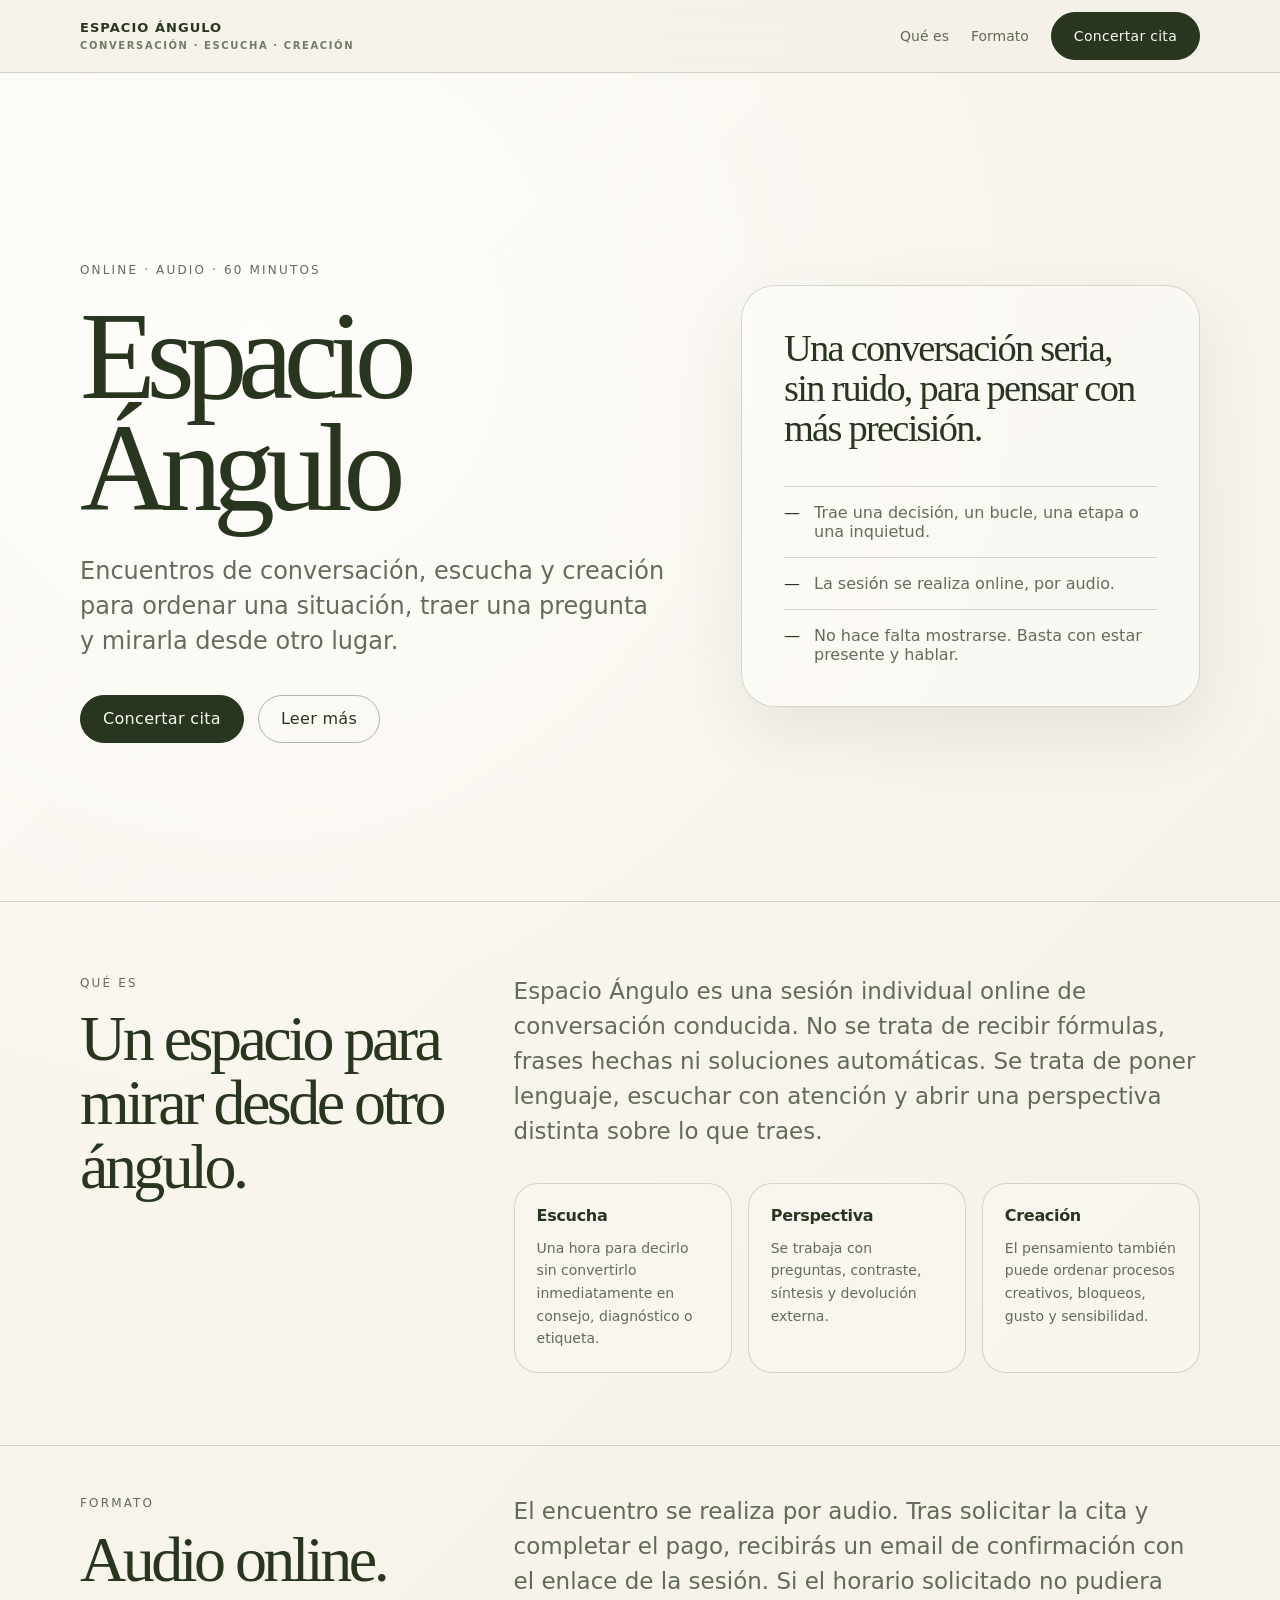
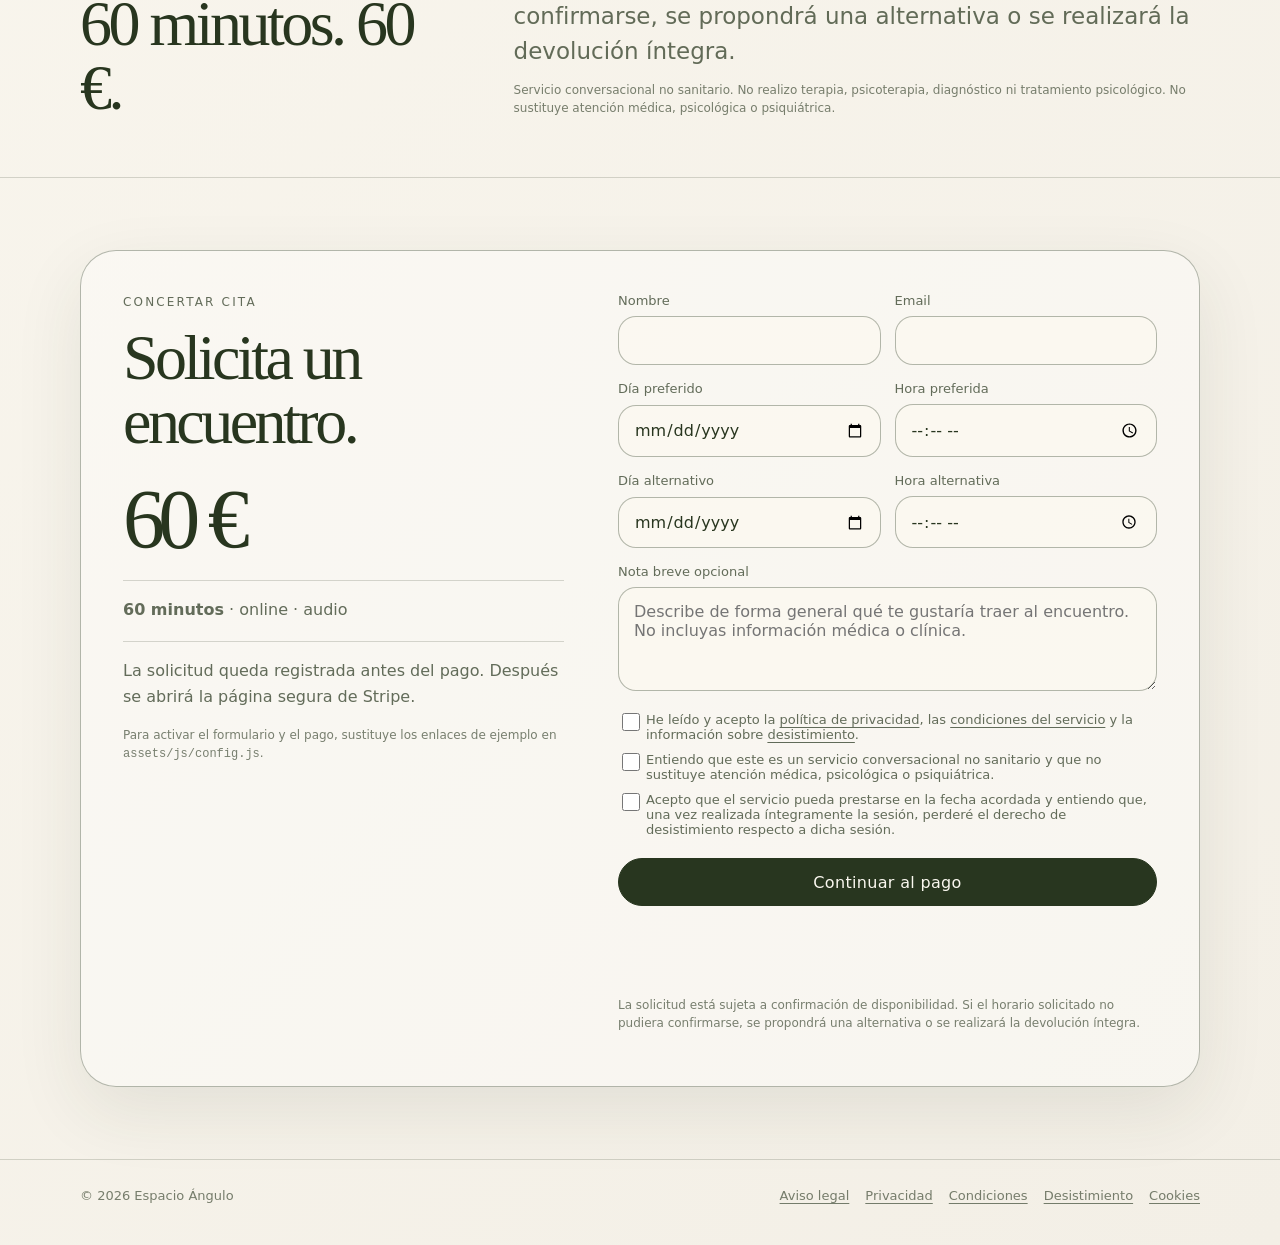
==== index.html @ 4b621a81 "Add files via upload" ====
<!doctype html>
<html lang="es">
<head>
  <meta charset="utf-8">
  <meta name="viewport" content="width=device-width, initial-scale=1">
  <title>Espacio Ángulo — conversación, escucha y creación</title>
  <meta name="description" content="Encuentros online de conversación, escucha y creación. Una hora para pensar en voz alta y mirar desde otro ángulo.">
  <meta name="theme-color" content="#f3efe6">
  <link rel="stylesheet" href="assets/css/style.css">
</head>
<body>
  <header class="nav">
    <div class="site-wrap nav-inner">
      <a class="brand" href="index.html" aria-label="Espacio Ángulo">
        <span>Espacio Ángulo</span>
        <span>conversación · escucha · creación</span>
      </a>
      <nav class="nav-links" aria-label="Navegación principal">
        <a href="#que-es">Qué es</a>
        <a href="#formato">Formato</a>
        <a class="btn" href="#concertar">Concertar cita</a>
      </nav>
    </div>
  </header>

  <main>
    <section class="hero">
      <div class="site-wrap hero-grid">
        <div>
          <p class="eyebrow">online · audio · 60 minutos</p>
          <h1><span>Espacio</span><span>Ángulo</span></h1>
          <p class="hero-text">Encuentros de conversación, escucha y creación para ordenar una situación, traer una pregunta y mirarla desde otro lugar.</p>
          <div class="hero-actions">
            <a class="btn" href="#concertar">Concertar cita</a>
            <a class="btn secondary" href="#que-es">Leer más</a>
          </div>
        </div>
        <aside class="side-card" aria-label="Idea principal">
          <p class="quote">Una conversación seria, sin ruido, para pensar con más precisión.</p>
          <ul class="side-list">
            <li>Trae una decisión, un bucle, una etapa o una inquietud.</li>
            <li>La sesión se realiza online, por audio.</li>
            <li>No hace falta mostrarse. Basta con estar presente y hablar.</li>
          </ul>
        </aside>
      </div>
    </section>

    <section id="que-es" class="section">
      <div class="site-wrap two-col">
        <div>
          <p class="kicker">Qué es</p>
          <h2>Un espacio para mirar desde otro ángulo.</h2>
        </div>
        <div>
          <p class="lead">Espacio Ángulo es una sesión individual online de conversación conducida. No se trata de recibir fórmulas, frases hechas ni soluciones automáticas. Se trata de poner lenguaje, escuchar con atención y abrir una perspectiva distinta sobre lo que traes.</p>
          <div class="micro-grid">
            <article class="micro-card">
              <h3>Escucha</h3>
              <p>Una hora para decirlo sin convertirlo inmediatamente en consejo, diagnóstico o etiqueta.</p>
            </article>
            <article class="micro-card">
              <h3>Perspectiva</h3>
              <p>Se trabaja con preguntas, contraste, síntesis y devolución externa.</p>
            </article>
            <article class="micro-card">
              <h3>Creación</h3>
              <p>El pensamiento también puede ordenar procesos creativos, bloqueos, gusto y sensibilidad.</p>
            </article>
          </div>
        </div>
      </div>
    </section>

    <section id="formato" class="section compact">
      <div class="site-wrap two-col">
        <div>
          <p class="kicker">Formato</p>
          <h2>Audio online. 60 minutos. <span data-price>60 €</span>.</h2>
        </div>
        <div>
          <p class="lead">El encuentro se realiza por audio. Tras solicitar la cita y completar el pago, recibirás un email de confirmación con el enlace de la sesión. Si el horario solicitado no pudiera confirmarse, se propondrá una alternativa o se realizará la devolución íntegra.</p>
          <p class="fine-print">Servicio conversacional no sanitario. No realizo terapia, psicoterapia, diagnóstico ni tratamiento psicológico. No sustituye atención médica, psicológica o psiquiátrica.</p>
        </div>
      </div>
    </section>

    <section id="concertar" class="section">
      <div class="site-wrap booking-panel">
        <div class="price-box">
          <p class="kicker">Concertar cita</p>
          <h2>Solicita un encuentro.</h2>
          <div class="price" data-price>60 €</div>
          <p class="meta-line"><strong data-duration>60 minutos</strong> · online · audio</p>
          <p class="meta-line">La solicitud queda registrada antes del pago. Después se abrirá la página segura de Stripe.</p>
          <p class="fine-print">Para activar el formulario y el pago, sustituye los enlaces de ejemplo en <code>assets/js/config.js</code>.</p>
        </div>

        <form id="booking-form" class="form" method="post">
          <div class="field-row">
            <div class="field">
              <label for="name">Nombre</label>
              <input id="name" name="nombre" type="text" autocomplete="name" required>
            </div>
            <div class="field">
              <label for="email">Email</label>
              <input id="email" name="email" type="email" autocomplete="email" required>
            </div>
          </div>

          <div class="field-row">
            <div class="field">
              <label for="preferred-date">Día preferido</label>
              <input id="preferred-date" name="dia_preferido" type="date" required>
            </div>
            <div class="field">
              <label for="preferred-time">Hora preferida</label>
              <input id="preferred-time" name="hora_preferida" type="time" required>
            </div>
          </div>

          <div class="field-row">
            <div class="field">
              <label for="alt-date">Día alternativo</label>
              <input id="alt-date" name="dia_alternativo" type="date">
            </div>
            <div class="field">
              <label for="alt-time">Hora alternativa</label>
              <input id="alt-time" name="hora_alternativa" type="time">
            </div>
          </div>

          <div class="field">
            <label for="note">Nota breve opcional</label>
            <textarea id="note" name="nota" placeholder="Describe de forma general qué te gustaría traer al encuentro. No incluyas información médica o clínica."></textarea>
          </div>

          <div class="checks">
            <label class="check">
              <input name="privacidad_condiciones" type="checkbox" required>
              <span>He leído y acepto la <a href="privacidad.html" target="_blank" rel="noopener">política de privacidad</a>, las <a href="condiciones.html" target="_blank" rel="noopener">condiciones del servicio</a> y la información sobre <a href="desistimiento.html" target="_blank" rel="noopener">desistimiento</a>.</span>
            </label>
            <label class="check">
              <input name="servicio_no_sanitario" type="checkbox" required>
              <span>Entiendo que este es un servicio conversacional no sanitario y que no sustituye atención médica, psicológica o psiquiátrica.</span>
            </label>
            <label class="check">
              <input name="inicio_servicio" type="checkbox" required>
              <span>Acepto que el servicio pueda prestarse en la fecha acordada y entiendo que, una vez realizada íntegramente la sesión, perderé el derecho de desistimiento respecto a dicha sesión.</span>
            </label>
          </div>

          <button class="btn full" type="submit">Continuar al pago</button>
          <p id="form-status" class="form-status" role="status" aria-live="polite"></p>
          <p class="form-note">La solicitud está sujeta a confirmación de disponibilidad. Si el horario solicitado no pudiera confirmarse, se propondrá una alternativa o se realizará la devolución íntegra.</p>
        </form>
      </div>
    </section>
  </main>

  <footer class="footer">
    <div class="site-wrap footer-inner">
      <div>© <span data-year></span> Espacio Ángulo</div>
      <nav aria-label="Legal">
        <a href="aviso-legal.html">Aviso legal</a>
        <a href="privacidad.html">Privacidad</a>
        <a href="condiciones.html">Condiciones</a>
        <a href="desistimiento.html">Desistimiento</a>
        <a href="cookies.html">Cookies</a>
      </nav>
    </div>
  </footer>

  <script src="assets/js/config.js"></script>
  <script src="assets/js/main.js"></script>
</body>
</html>
---- assets/css/style.css ----
:root {
  --cream: #f3efe6;
  --cream-soft: #fbf8f0;
  --olive: #28361f;
  --olive-soft: #526143;
  --line: rgba(40, 54, 31, 0.18);
  --line-strong: rgba(40, 54, 31, 0.34);
  --muted: rgba(40, 54, 31, 0.72);
  --shadow: 0 24px 70px rgba(40, 54, 31, 0.09);
  --max: 1120px;
}

* { box-sizing: border-box; }
html { scroll-behavior: smooth; }
body {
  margin: 0;
  font-family: Inter, ui-sans-serif, system-ui, -apple-system, BlinkMacSystemFont, "Segoe UI", sans-serif;
  color: var(--olive);
  background:
    radial-gradient(circle at 20% 12%, rgba(255, 255, 255, 0.72), transparent 30%),
    linear-gradient(135deg, var(--cream-soft), var(--cream));
  min-height: 100vh;
}

a { color: inherit; text-decoration: none; }
p { line-height: 1.62; }
button, input, textarea, select { font: inherit; }

.site-wrap {
  width: min(calc(100% - 32px), var(--max));
  margin: 0 auto;
}

.nav {
  position: sticky;
  top: 0;
  z-index: 20;
  backdrop-filter: blur(18px);
  background: rgba(243, 239, 230, 0.74);
  border-bottom: 1px solid var(--line);
}
.nav-inner {
  min-height: 72px;
  display: flex;
  align-items: center;
  justify-content: space-between;
  gap: 24px;
}
.brand {
  display: inline-flex;
  flex-direction: column;
  line-height: 1.1;
  letter-spacing: 0.08em;
  text-transform: uppercase;
  font-weight: 650;
  font-size: 13px;
}
.brand span:last-child {
  font-size: 10px;
  opacity: 0.64;
  letter-spacing: 0.16em;
  margin-top: 5px;
}
.nav-links {
  display: flex;
  align-items: center;
  gap: 22px;
  color: var(--muted);
  font-size: 14px;
}
.nav-links a:hover { color: var(--olive); }

.btn {
  display: inline-flex;
  align-items: center;
  justify-content: center;
  min-height: 48px;
  padding: 0 22px;
  border: 1px solid var(--olive);
  border-radius: 999px;
  background: var(--olive);
  color: var(--cream-soft);
  letter-spacing: 0.02em;
  cursor: pointer;
  transition: transform .18s ease, background .18s ease, color .18s ease, border-color .18s ease;
}
.btn:hover { transform: translateY(-1px); background: transparent; color: var(--olive); }
.btn.secondary { background: transparent; color: var(--olive); border-color: var(--line-strong); }
.btn.secondary:hover { border-color: var(--olive); }
.btn.full { width: 100%; }
.btn:disabled { opacity: 0.62; cursor: wait; transform: none; }

.hero {
  min-height: calc(100vh - 72px);
  display: grid;
  align-items: center;
  padding: 72px 0 54px;
}
.hero-grid {
  display: grid;
  grid-template-columns: 1.12fr .88fr;
  gap: clamp(36px, 6vw, 84px);
  align-items: center;
}
.eyebrow {
  text-transform: uppercase;
  letter-spacing: .18em;
  font-size: 12px;
  color: var(--muted);
  margin-bottom: 20px;
}
h1 {
  margin: 0;
  font-family: Georgia, "Times New Roman", serif;
  font-weight: 400;
  font-size: clamp(56px, 10vw, 124px);
  line-height: .9;
  letter-spacing: -0.075em;
}
.hero h1 span { display: block; }
.hero-text {
  max-width: 650px;
  margin: 30px 0 0;
  font-size: clamp(18px, 2vw, 24px);
  line-height: 1.45;
  color: var(--muted);
}
.hero-actions {
  display: flex;
  flex-wrap: wrap;
  gap: 14px;
  margin-top: 36px;
}
.side-card {
  background: rgba(255,255,255,.34);
  border: 1px solid var(--line);
  border-radius: 34px;
  padding: clamp(28px, 4vw, 42px);
  box-shadow: var(--shadow);
}
.side-card .quote {
  font-family: Georgia, "Times New Roman", serif;
  font-size: clamp(26px, 3vw, 40px);
  line-height: 1.05;
  letter-spacing: -0.045em;
  margin: 0 0 38px;
}
.side-list {
  display: grid;
  gap: 16px;
  margin: 0;
  padding: 0;
  list-style: none;
}
.side-list li {
  display: flex;
  gap: 14px;
  color: var(--muted);
  border-top: 1px solid var(--line);
  padding-top: 16px;
}
.side-list li::before { content: "—"; color: var(--olive); }

.section { padding: 72px 0; border-top: 1px solid var(--line); }
.section.compact { padding: 48px 0; }
.two-col {
  display: grid;
  grid-template-columns: .7fr 1.3fr;
  gap: clamp(28px, 5vw, 70px);
}
.kicker {
  font-size: 12px;
  text-transform: uppercase;
  letter-spacing: .18em;
  color: var(--muted);
  margin: 0 0 14px;
}
h2 {
  font-family: Georgia, "Times New Roman", serif;
  font-weight: 400;
  font-size: clamp(34px, 5vw, 64px);
  letter-spacing: -0.055em;
  line-height: 1;
  margin: 0;
}
.lead {
  margin: 0;
  font-size: clamp(18px, 2vw, 23px);
  line-height: 1.52;
  color: var(--muted);
}
.micro-grid {
  display: grid;
  grid-template-columns: repeat(3, 1fr);
  gap: 16px;
  margin-top: 34px;
}
.micro-card {
  border: 1px solid var(--line);
  border-radius: 24px;
  padding: 22px;
  background: rgba(255,255,255,.24);
  min-height: 132px;
}
.micro-card h3 {
  margin: 0 0 12px;
  font-size: 16px;
  letter-spacing: -0.02em;
}
.micro-card p {
  margin: 0;
  color: var(--muted);
  font-size: 14px;
}

.booking-panel {
  display: grid;
  grid-template-columns: .9fr 1.1fr;
  gap: clamp(24px, 5vw, 54px);
  align-items: start;
  padding: clamp(22px, 4vw, 42px);
  border: 1px solid var(--line-strong);
  border-radius: 36px;
  background: rgba(255,255,255,.38);
  box-shadow: var(--shadow);
}
.price-box {
  position: sticky;
  top: 104px;
}
.price {
  font-family: Georgia, "Times New Roman", serif;
  font-size: clamp(48px, 7vw, 84px);
  line-height: 1;
  letter-spacing: -0.08em;
  margin: 24px 0 12px;
}
.meta-line {
  color: var(--muted);
  border-top: 1px solid var(--line);
  padding-top: 16px;
  margin-top: 18px;
}

.form {
  display: grid;
  gap: 16px;
}
.field-row {
  display: grid;
  grid-template-columns: 1fr 1fr;
  gap: 14px;
}
.field { display: grid; gap: 8px; }
label {
  font-size: 13px;
  color: var(--muted);
}
input, textarea, select {
  width: 100%;
  border: 1px solid var(--line-strong);
  background: rgba(251, 248, 240, .72);
  color: var(--olive);
  border-radius: 18px;
  padding: 14px 15px;
  outline: none;
}
textarea { min-height: 104px; resize: vertical; }
input:focus, textarea:focus, select:focus { border-color: var(--olive); box-shadow: 0 0 0 3px rgba(40,54,31,.08); }
.checks {
  display: grid;
  gap: 10px;
  margin: 5px 0;
}
.check {
  display: grid;
  grid-template-columns: 18px 1fr;
  gap: 10px;
  align-items: start;
  font-size: 13px;
  color: var(--muted);
}
.check input { width: 18px; height: 18px; margin-top: 1px; }
.check a { text-decoration: underline; text-underline-offset: 3px; }
.form-note, .fine-print {
  font-size: 12px;
  color: rgba(40,54,31,.62);
  line-height: 1.5;
}
.form-status { min-height: 20px; font-size: 13px; }
.form-status.success { color: #2f5d2c; }
.form-status.error { color: #8c2f2f; }
.form-status.muted { color: var(--muted); }

.footer {
  border-top: 1px solid var(--line);
  padding: 28px 0 42px;
  color: rgba(40,54,31,.62);
  font-size: 13px;
}
.footer-inner {
  display: flex;
  justify-content: space-between;
  gap: 20px;
  flex-wrap: wrap;
}
.footer nav { display: flex; gap: 16px; flex-wrap: wrap; }
.footer a { text-decoration: underline; text-underline-offset: 3px; }

.legal-main {
  padding: 64px 0 90px;
  max-width: 860px;
}
.legal-main h1 {
  font-size: clamp(42px, 7vw, 76px);
  line-height: .96;
  margin-bottom: 28px;
}
.legal-main h2 {
  font-size: clamp(26px, 4vw, 38px);
  margin: 38px 0 12px;
}
.legal-main p, .legal-main li { color: var(--muted); line-height: 1.62; }
.legal-main ul { padding-left: 20px; }
.notice {
  border: 1px solid var(--line);
  border-radius: 22px;
  padding: 18px;
  background: rgba(255,255,255,.28);
  margin: 24px 0;
}

@media (max-width: 860px) {
  .nav-links a:not(.btn) { display: none; }
  .hero { min-height: auto; padding-top: 54px; }
  .hero-grid, .two-col, .booking-panel { grid-template-columns: 1fr; }
  .side-card { border-radius: 28px; }
  .micro-grid { grid-template-columns: 1fr; }
  .price-box { position: static; }
}

@media (max-width: 560px) {
  .site-wrap { width: min(calc(100% - 22px), var(--max)); }
  .nav-inner { min-height: 64px; }
  .brand { font-size: 12px; }
  .hero-actions { flex-direction: column; }
  .btn { width: 100%; }
  .field-row { grid-template-columns: 1fr; }
  .section { padding: 52px 0; }
  .booking-panel { border-radius: 26px; padding: 20px; }
}
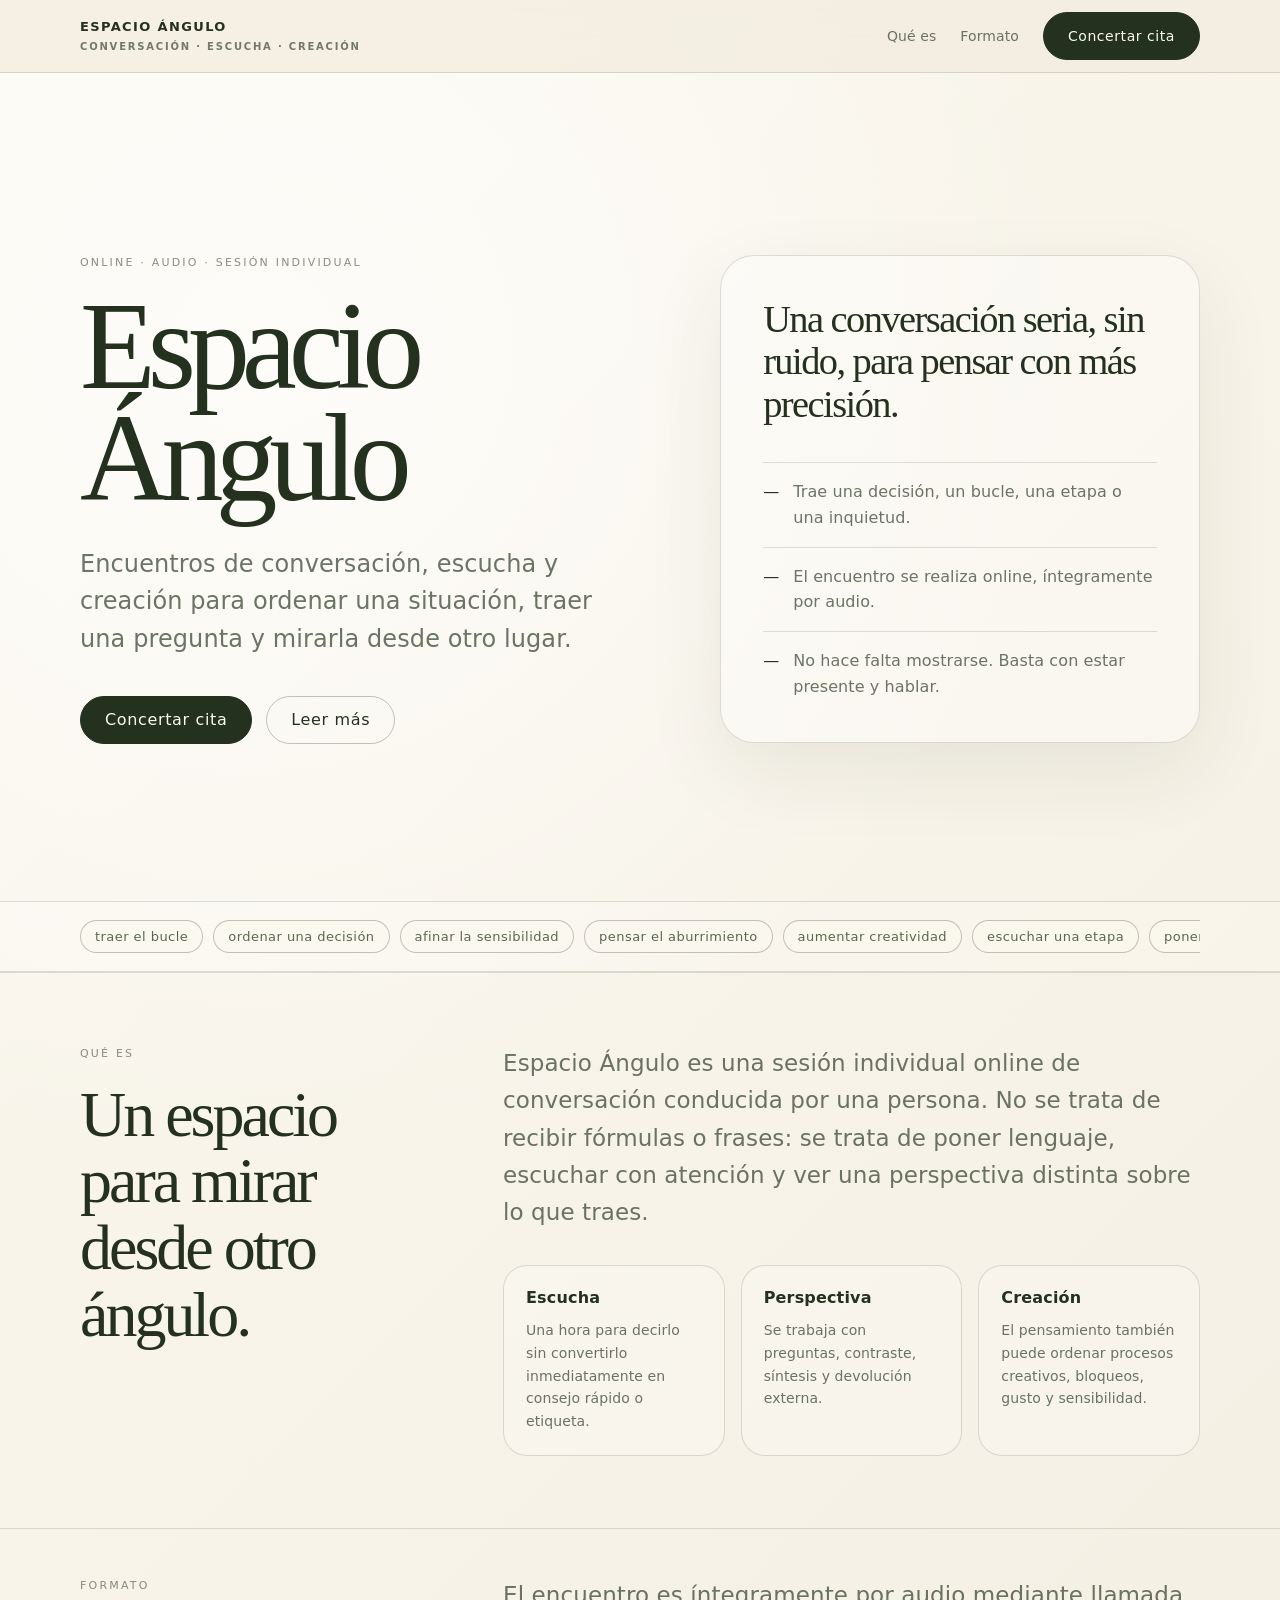
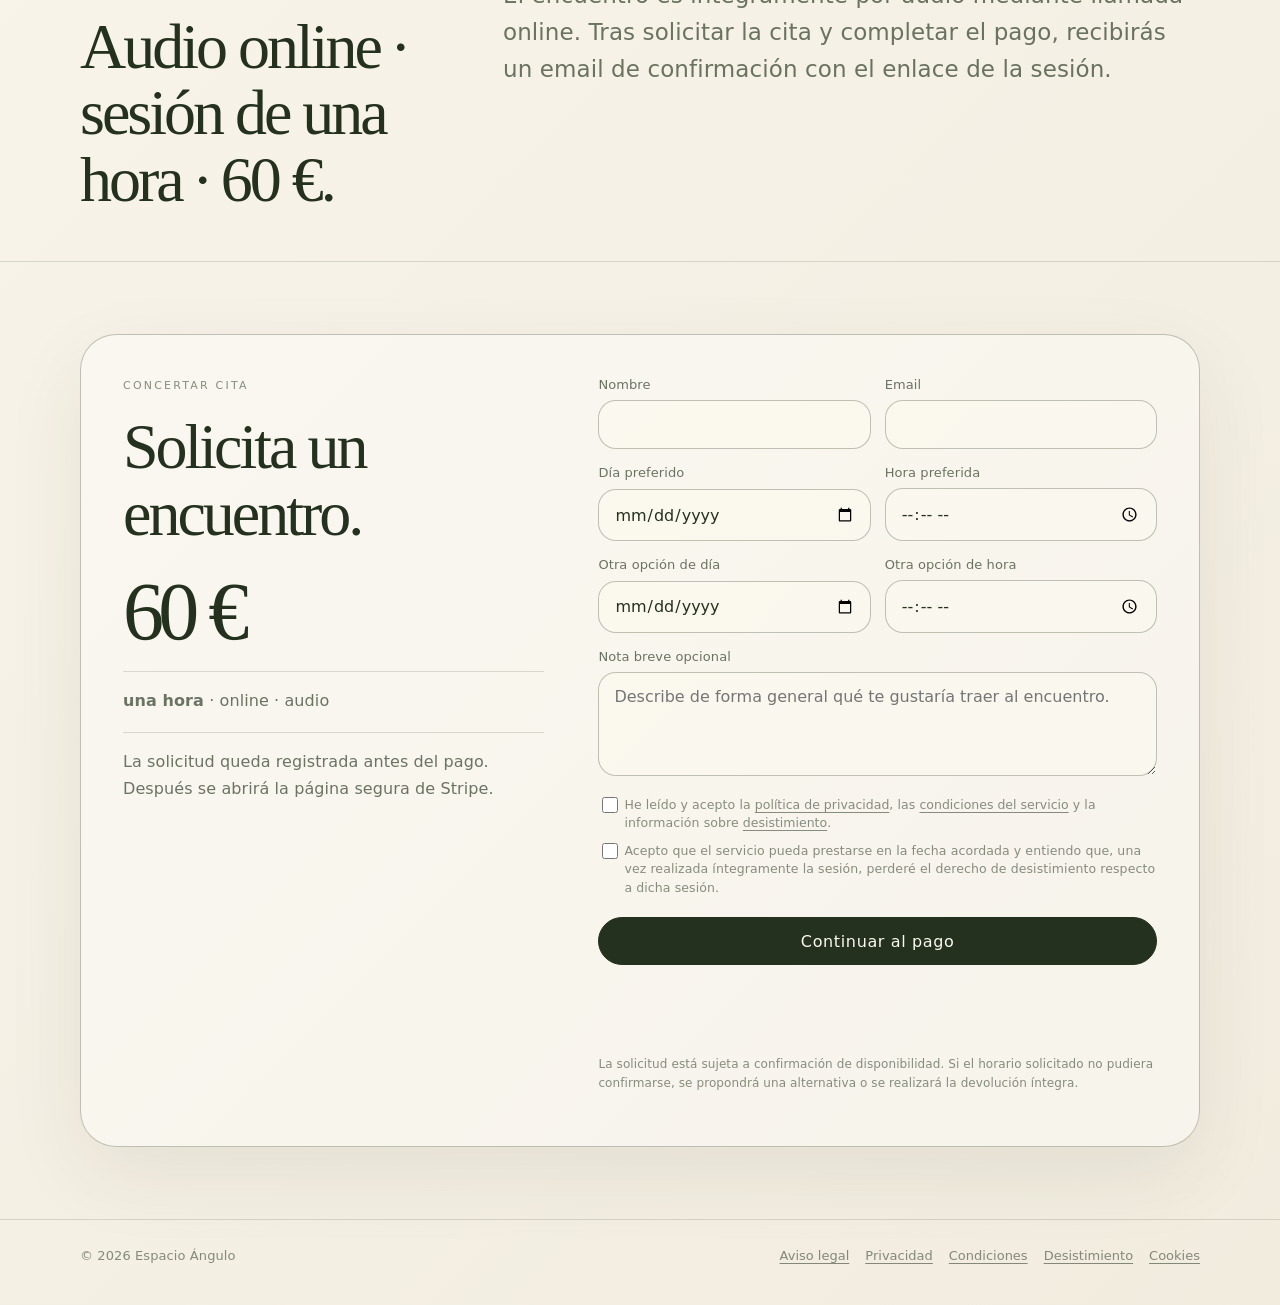
==== commit 1aaa6575: "Add files via upload" ====
--- a/index.html
+++ b/index.html
@@ -4,8 +4,8 @@
   <meta charset="utf-8">
   <meta name="viewport" content="width=device-width, initial-scale=1">
   <title>Espacio Ángulo — conversación, escucha y creación</title>
-  <meta name="description" content="Encuentros online de conversación, escucha y creación. Una hora para pensar en voz alta y mirar desde otro ángulo.">
-  <meta name="theme-color" content="#f3efe6">
+  <meta name="description" content="Encuentros online de conversación, escucha y creación para ordenar una situación, traer una pregunta y mirarla desde otro lugar.">
+  <meta name="theme-color" content="#f2ecdf">
   <link rel="stylesheet" href="assets/css/style.css">
 </head>
 <body>
@@ -27,7 +27,7 @@
     <section class="hero">
       <div class="site-wrap hero-grid">
         <div>
-          <p class="eyebrow">online · audio · 60 minutos</p>
+          <p class="eyebrow">online · audio · sesión individual</p>
           <h1><span>Espacio</span><span>Ángulo</span></h1>
           <p class="hero-text">Encuentros de conversación, escucha y creación para ordenar una situación, traer una pregunta y mirarla desde otro lugar.</p>
           <div class="hero-actions">
@@ -39,13 +39,19 @@
           <p class="quote">Una conversación seria, sin ruido, para pensar con más precisión.</p>
           <ul class="side-list">
             <li>Trae una decisión, un bucle, una etapa o una inquietud.</li>
-            <li>La sesión se realiza online, por audio.</li>
+            <li>El encuentro se realiza online, íntegramente por audio.</li>
             <li>No hace falta mostrarse. Basta con estar presente y hablar.</li>
           </ul>
         </aside>
       </div>
     </section>
 
+    <section class="tag-band" aria-label="Temas posibles">
+      <div class="site-wrap tag-scroll" aria-hidden="false">
+        <div id="tag-track" class="tag-track"></div>
+      </div>
+    </section>
+
     <section id="que-es" class="section">
       <div class="site-wrap two-col">
         <div>
@@ -53,11 +59,11 @@
           <h2>Un espacio para mirar desde otro ángulo.</h2>
         </div>
         <div>
-          <p class="lead">Espacio Ángulo es una sesión individual online de conversación conducida. No se trata de recibir fórmulas, frases hechas ni soluciones automáticas. Se trata de poner lenguaje, escuchar con atención y abrir una perspectiva distinta sobre lo que traes.</p>
+          <p class="lead">Espacio Ángulo es una sesión individual online de conversación conducida por una persona. No se trata de recibir fórmulas o frases: se trata de poner lenguaje, escuchar con atención y ver una perspectiva distinta sobre lo que traes.</p>
           <div class="micro-grid">
             <article class="micro-card">
               <h3>Escucha</h3>
-              <p>Una hora para decirlo sin convertirlo inmediatamente en consejo, diagnóstico o etiqueta.</p>
+              <p>Una hora para decirlo sin convertirlo inmediatamente en consejo rápido o etiqueta.</p>
             </article>
             <article class="micro-card">
               <h3>Perspectiva</h3>
@@ -76,11 +82,10 @@
       <div class="site-wrap two-col">
         <div>
           <p class="kicker">Formato</p>
-          <h2>Audio online. 60 minutos. <span data-price>60 €</span>.</h2>
-        </div>
-        <div>
-          <p class="lead">El encuentro se realiza por audio. Tras solicitar la cita y completar el pago, recibirás un email de confirmación con el enlace de la sesión. Si el horario solicitado no pudiera confirmarse, se propondrá una alternativa o se realizará la devolución íntegra.</p>
-          <p class="fine-print">Servicio conversacional no sanitario. No realizo terapia, psicoterapia, diagnóstico ni tratamiento psicológico. No sustituye atención médica, psicológica o psiquiátrica.</p>
+          <h2>Audio online · sesión de <span data-duration>una hora</span> · <span data-price>60 €</span>.</h2>
+        </div>
+        <div>
+          <p class="lead">El encuentro es íntegramente por audio mediante llamada online. Tras solicitar la cita y completar el pago, recibirás un email de confirmación con el enlace de la sesión.</p>
         </div>
       </div>
     </section>
@@ -91,9 +96,8 @@
           <p class="kicker">Concertar cita</p>
           <h2>Solicita un encuentro.</h2>
           <div class="price" data-price>60 €</div>
-          <p class="meta-line"><strong data-duration>60 minutos</strong> · online · audio</p>
+          <p class="meta-line"><strong data-duration>una hora</strong> · online · audio</p>
           <p class="meta-line">La solicitud queda registrada antes del pago. Después se abrirá la página segura de Stripe.</p>
-          <p class="fine-print">Para activar el formulario y el pago, sustituye los enlaces de ejemplo en <code>assets/js/config.js</code>.</p>
         </div>
 
         <form id="booking-form" class="form" method="post">
@@ -121,28 +125,24 @@
 
           <div class="field-row">
             <div class="field">
-              <label for="alt-date">Día alternativo</label>
+              <label for="alt-date">Otra opción de día</label>
               <input id="alt-date" name="dia_alternativo" type="date">
             </div>
             <div class="field">
-              <label for="alt-time">Hora alternativa</label>
+              <label for="alt-time">Otra opción de hora</label>
               <input id="alt-time" name="hora_alternativa" type="time">
             </div>
           </div>
 
           <div class="field">
             <label for="note">Nota breve opcional</label>
-            <textarea id="note" name="nota" placeholder="Describe de forma general qué te gustaría traer al encuentro. No incluyas información médica o clínica."></textarea>
+            <textarea id="note" name="nota" placeholder="Describe de forma general qué te gustaría traer al encuentro."></textarea>
           </div>
 
           <div class="checks">
             <label class="check">
               <input name="privacidad_condiciones" type="checkbox" required>
-              <span>He leído y acepto la <a href="privacidad.html" target="_blank" rel="noopener">política de privacidad</a>, las <a href="condiciones.html" target="_blank" rel="noopener">condiciones del servicio</a> y la información sobre <a href="desistimiento.html" target="_blank" rel="noopener">desistimiento</a>.</span>
-            </label>
-            <label class="check">
-              <input name="servicio_no_sanitario" type="checkbox" required>
-              <span>Entiendo que este es un servicio conversacional no sanitario y que no sustituye atención médica, psicológica o psiquiátrica.</span>
+              <span>He leído y acepto la <button type="button" class="legal-link" data-modal-target="legal-privacidad">política de privacidad</button>, las <button type="button" class="legal-link" data-modal-target="legal-condiciones">condiciones del servicio</button> y la información sobre <button type="button" class="legal-link" data-modal-target="legal-desistimiento">desistimiento</button>.</span>
             </label>
             <label class="check">
               <input name="inicio_servicio" type="checkbox" required>
@@ -162,14 +162,77 @@
     <div class="site-wrap footer-inner">
       <div>© <span data-year></span> Espacio Ángulo</div>
       <nav aria-label="Legal">
-        <a href="aviso-legal.html">Aviso legal</a>
-        <a href="privacidad.html">Privacidad</a>
-        <a href="condiciones.html">Condiciones</a>
-        <a href="desistimiento.html">Desistimiento</a>
-        <a href="cookies.html">Cookies</a>
+        <button type="button" data-modal-target="legal-aviso">Aviso legal</button>
+        <button type="button" data-modal-target="legal-privacidad">Privacidad</button>
+        <button type="button" data-modal-target="legal-condiciones">Condiciones</button>
+        <button type="button" data-modal-target="legal-desistimiento">Desistimiento</button>
+        <button type="button" data-modal-target="legal-cookies">Cookies</button>
       </nav>
     </div>
   </footer>
+
+  <div id="legal-modal" class="modal" aria-hidden="true" role="dialog" aria-modal="true" aria-labelledby="legal-modal-title">
+    <div class="modal-panel">
+      <div class="modal-head">
+        <h2 id="legal-modal-title">Información</h2>
+        <button type="button" class="modal-close" aria-label="Cerrar" data-modal-close>×</button>
+      </div>
+      <div id="legal-modal-body" class="modal-body"></div>
+    </div>
+  </div>
+
+  <div class="legal-templates" aria-hidden="true">
+    <section id="legal-aviso" data-title="Aviso legal">
+      <p><strong>Titular:</strong> Espacio Ángulo. Los datos fiscales completos se facilitarán en la documentación de contratación y facturación correspondiente.</p>
+      <p><strong>Contacto:</strong> mediante el formulario de la web.</p>
+      <h3>Objeto</h3>
+      <p>Esta web informa y permite solicitar encuentros online de conversación, escucha y creación.</p>
+      <h3>Naturaleza del servicio</h3>
+      <p>Espacio Ángulo ofrece un servicio conversacional y no sanitario. No se realizan terapia, psicoterapia, diagnóstico, tratamiento psicológico ni intervención médica o sanitaria. El servicio no sustituye atención médica, psicológica o psiquiátrica.</p>
+      <h3>Uso de la web</h3>
+      <p>La persona usuaria se compromete a utilizar la web de forma lícita, correcta y respetuosa, sin introducir datos falsos ni realizar usos que puedan afectar al funcionamiento del sitio.</p>
+    </section>
+
+    <section id="legal-privacidad" data-title="Política de privacidad">
+      <p><strong>Responsable:</strong> Espacio Ángulo. Los datos fiscales completos se facilitarán en la documentación de contratación y facturación correspondiente.</p>
+      <h3>Datos tratados</h3>
+      <p>Se recogen los datos que la persona introduce en el formulario: nombre, email, fecha y hora solicitadas, horario alternativo y nota opcional.</p>
+      <h3>Finalidad</h3>
+      <p>Gestionar solicitudes de encuentro, confirmar disponibilidad, comunicar información relacionada con la sesión y mantener el registro básico de la contratación.</p>
+      <h3>Base jurídica</h3>
+      <p>La base del tratamiento es la solicitud de prestación de servicio y la aceptación de las condiciones aplicables.</p>
+      <h3>Conservación</h3>
+      <p>Los datos se conservarán durante el tiempo necesario para gestionar la solicitud, la sesión y las posibles obligaciones administrativas o legales derivadas.</p>
+      <h3>Destinatarios</h3>
+      <p>Podrán intervenir proveedores técnicos necesarios para el funcionamiento de la web, formularios, comunicación y pagos, como servicios de formulario y pasarela de pago.</p>
+      <h3>Derechos</h3>
+      <p>Puedes solicitar acceso, rectificación, supresión, oposición, limitación o portabilidad de tus datos mediante el canal de contacto habilitado.</p>
+    </section>
+
+    <section id="legal-condiciones" data-title="Condiciones del servicio">
+      <h3>Descripción</h3>
+      <p>El servicio consiste en un encuentro individual online, íntegramente por audio, centrado en conversación, escucha y creación.</p>
+      <h3>Duración y precio</h3>
+      <p>La duración ordinaria es de una hora. El precio inicial es de 60 €, salvo que se indique otra cantidad antes de contratar.</p>
+      <h3>Confirmación de cita</h3>
+      <p>La solicitud queda sujeta a disponibilidad. Tras recibir la solicitud y el pago, se enviará un email de confirmación. Si el horario solicitado no pudiera confirmarse, se propondrá una alternativa o se realizará la devolución íntegra.</p>
+      <h3>Cancelaciones</h3>
+      <p>La cita podrá reprogramarse si se solicita con al menos 24 horas de antelación. La no asistencia sin aviso podrá considerarse sesión realizada.</p>
+      <h3>Límites</h3>
+      <p>El servicio no es sanitario, no es de urgencia y no está indicado para situaciones de crisis, riesgo personal o malestar que requiera atención profesional sanitaria.</p>
+    </section>
+
+    <section id="legal-desistimiento" data-title="Desistimiento">
+      <p>En la contratación online de servicios puede existir derecho de desistimiento durante 14 días naturales, de acuerdo con la normativa de consumidores y usuarios.</p>
+      <p>Si solicitas que el servicio se preste en una fecha acordada antes de que termine ese plazo, aceptas expresamente el inicio de la prestación. Una vez realizada íntegramente la sesión, el derecho de desistimiento respecto a esa sesión queda perdido.</p>
+      <p>Si la cita no pudiera confirmarse en el horario solicitado, se propondrá una alternativa o se realizará la devolución íntegra.</p>
+    </section>
+
+    <section id="legal-cookies" data-title="Política de cookies">
+      <p>Esta web está diseñada para funcionar sin cookies propias no técnicas. Puede utilizar servicios externos necesarios para formularios o pagos, que pueden aplicar sus propias políticas técnicas y de privacidad.</p>
+      <p>Si en el futuro se añaden herramientas de analítica, publicidad o seguimiento, se actualizará esta información y se solicitará el consentimiento correspondiente cuando sea necesario.</p>
+    </section>
+  </div>
 
   <script src="assets/js/config.js"></script>
   <script src="assets/js/main.js"></script>
--- a/assets/css/style.css
+++ b/assets/css/style.css
@@ -1,12 +1,15 @@
 :root {
-  --cream: #f3efe6;
-  --cream-soft: #fbf8f0;
-  --olive: #28361f;
-  --olive-soft: #526143;
-  --line: rgba(40, 54, 31, 0.18);
-  --line-strong: rgba(40, 54, 31, 0.34);
-  --muted: rgba(40, 54, 31, 0.72);
-  --shadow: 0 24px 70px rgba(40, 54, 31, 0.09);
+  --cream: #f2ecdf;
+  --cream-soft: #fbf8ef;
+  --cream-deep: #e9dfcd;
+  --olive: #24311f;
+  --olive-text: #33412d;
+  --olive-soft: #5a684d;
+  --line: rgba(36, 49, 31, 0.15);
+  --line-strong: rgba(36, 49, 31, 0.28);
+  --muted: rgba(51, 65, 45, 0.72);
+  --muted-light: rgba(51, 65, 45, 0.58);
+  --shadow: 0 28px 80px rgba(36, 49, 31, 0.08);
   --max: 1120px;
 }
 
@@ -15,320 +18,117 @@
 body {
   margin: 0;
   font-family: Inter, ui-sans-serif, system-ui, -apple-system, BlinkMacSystemFont, "Segoe UI", sans-serif;
-  color: var(--olive);
+  color: var(--olive-text);
   background:
     radial-gradient(circle at 20% 12%, rgba(255, 255, 255, 0.72), transparent 30%),
     linear-gradient(135deg, var(--cream-soft), var(--cream));
   min-height: 100vh;
+  letter-spacing: 0.006em;
 }
-
+body.modal-open { overflow: hidden; }
 a { color: inherit; text-decoration: none; }
-p { line-height: 1.62; }
+p { line-height: 1.72; }
 button, input, textarea, select { font: inherit; }
-
-.site-wrap {
-  width: min(calc(100% - 32px), var(--max));
-  margin: 0 auto;
-}
+.site-wrap { width: min(calc(100% - 36px), var(--max)); margin: 0 auto; }
 
 .nav {
   position: sticky;
   top: 0;
   z-index: 20;
   backdrop-filter: blur(18px);
-  background: rgba(243, 239, 230, 0.74);
+  background: rgba(242, 236, 223, 0.78);
   border-bottom: 1px solid var(--line);
 }
-.nav-inner {
-  min-height: 72px;
-  display: flex;
-  align-items: center;
-  justify-content: space-between;
-  gap: 24px;
-}
-.brand {
-  display: inline-flex;
-  flex-direction: column;
-  line-height: 1.1;
-  letter-spacing: 0.08em;
-  text-transform: uppercase;
-  font-weight: 650;
-  font-size: 13px;
-}
-.brand span:last-child {
-  font-size: 10px;
-  opacity: 0.64;
-  letter-spacing: 0.16em;
-  margin-top: 5px;
-}
-.nav-links {
-  display: flex;
-  align-items: center;
-  gap: 22px;
-  color: var(--muted);
-  font-size: 14px;
-}
+.nav-inner { min-height: 72px; display: flex; align-items: center; justify-content: space-between; gap: 24px; }
+.brand { display: inline-flex; flex-direction: column; line-height: 1.12; letter-spacing: 0.105em; text-transform: uppercase; font-weight: 650; font-size: 13px; color: var(--olive); }
+.brand span:last-child { font-size: 10px; opacity: 0.62; letter-spacing: 0.18em; margin-top: 6px; }
+.nav-links { display: flex; align-items: center; gap: 24px; color: var(--muted); font-size: 14px; }
 .nav-links a:hover { color: var(--olive); }
-
-.btn {
-  display: inline-flex;
-  align-items: center;
-  justify-content: center;
-  min-height: 48px;
-  padding: 0 22px;
-  border: 1px solid var(--olive);
-  border-radius: 999px;
-  background: var(--olive);
-  color: var(--cream-soft);
-  letter-spacing: 0.02em;
-  cursor: pointer;
-  transition: transform .18s ease, background .18s ease, color .18s ease, border-color .18s ease;
-}
+.btn { display: inline-flex; align-items: center; justify-content: center; min-height: 48px; padding: 0 24px; border: 1px solid var(--olive); border-radius: 999px; background: var(--olive); color: var(--cream-soft); letter-spacing: 0.04em; cursor: pointer; transition: transform .18s ease, background .18s ease, color .18s ease, border-color .18s ease; }
 .btn:hover { transform: translateY(-1px); background: transparent; color: var(--olive); }
 .btn.secondary { background: transparent; color: var(--olive); border-color: var(--line-strong); }
 .btn.secondary:hover { border-color: var(--olive); }
 .btn.full { width: 100%; }
 .btn:disabled { opacity: 0.62; cursor: wait; transform: none; }
 
-.hero {
-  min-height: calc(100vh - 72px);
-  display: grid;
-  align-items: center;
-  padding: 72px 0 54px;
-}
-.hero-grid {
-  display: grid;
-  grid-template-columns: 1.12fr .88fr;
-  gap: clamp(36px, 6vw, 84px);
-  align-items: center;
-}
-.eyebrow {
-  text-transform: uppercase;
-  letter-spacing: .18em;
-  font-size: 12px;
-  color: var(--muted);
-  margin-bottom: 20px;
-}
-h1 {
-  margin: 0;
-  font-family: Georgia, "Times New Roman", serif;
-  font-weight: 400;
-  font-size: clamp(56px, 10vw, 124px);
-  line-height: .9;
-  letter-spacing: -0.075em;
-}
+.hero { min-height: calc(100vh - 72px); display: grid; align-items: center; padding: 72px 0 48px; }
+.hero-grid { display: grid; grid-template-columns: 1.08fr .92fr; gap: clamp(38px, 6vw, 86px); align-items: center; }
+.eyebrow, .kicker { text-transform: uppercase; letter-spacing: .2em; font-size: 11px; color: var(--muted-light); margin: 0 0 18px; }
+h1 { margin: 0; font-family: Georgia, "Times New Roman", serif; font-weight: 400; font-size: clamp(56px, 10vw, 124px); line-height: .9; letter-spacing: -0.065em; color: var(--olive); }
 .hero h1 span { display: block; }
-.hero-text {
-  max-width: 650px;
-  margin: 30px 0 0;
-  font-size: clamp(18px, 2vw, 24px);
-  line-height: 1.45;
-  color: var(--muted);
-}
-.hero-actions {
-  display: flex;
-  flex-wrap: wrap;
-  gap: 14px;
-  margin-top: 36px;
-}
-.side-card {
-  background: rgba(255,255,255,.34);
-  border: 1px solid var(--line);
-  border-radius: 34px;
-  padding: clamp(28px, 4vw, 42px);
-  box-shadow: var(--shadow);
-}
-.side-card .quote {
-  font-family: Georgia, "Times New Roman", serif;
-  font-size: clamp(26px, 3vw, 40px);
-  line-height: 1.05;
-  letter-spacing: -0.045em;
-  margin: 0 0 38px;
-}
-.side-list {
-  display: grid;
-  gap: 16px;
-  margin: 0;
-  padding: 0;
-  list-style: none;
-}
-.side-list li {
-  display: flex;
-  gap: 14px;
-  color: var(--muted);
-  border-top: 1px solid var(--line);
-  padding-top: 16px;
-}
+.hero-text { max-width: 690px; margin: 32px 0 0; font-size: clamp(18px, 2vw, 24px); line-height: 1.55; color: var(--muted); }
+.hero-actions { display: flex; flex-wrap: wrap; gap: 14px; margin-top: 38px; }
+.side-card { background: rgba(255,255,255,.34); border: 1px solid var(--line); border-radius: 34px; padding: clamp(28px, 4vw, 42px); box-shadow: var(--shadow); }
+.side-card .quote { font-family: Georgia, "Times New Roman", serif; font-size: clamp(26px, 3vw, 40px); line-height: 1.11; letter-spacing: -0.04em; color: var(--olive); margin: 0 0 36px; }
+.side-list { display: grid; gap: 16px; margin: 0; padding: 0; list-style: none; }
+.side-list li { display: flex; gap: 14px; color: var(--muted); border-top: 1px solid var(--line); padding-top: 16px; line-height: 1.62; }
 .side-list li::before { content: "—"; color: var(--olive); }
+
+.tag-band { border-top: 1px solid var(--line); border-bottom: 1px solid var(--line); overflow: hidden; background: rgba(255,255,255,.18); }
+.tag-scroll { display: flex; gap: 10px; padding: 18px 0; overflow-x: auto; scrollbar-width: none; cursor: grab; }
+.tag-scroll::-webkit-scrollbar { display: none; }
+.tag-track { display: flex; gap: 10px; flex: 0 0 auto; animation: drift 42s linear infinite; }
+.tag-scroll:hover .tag-track { animation-play-state: paused; }
+.tag-pill { flex: 0 0 auto; border: 1px solid var(--line-strong); border-radius: 999px; padding: 8px 14px; color: var(--olive-soft); font-size: 13px; letter-spacing: .035em; background: rgba(251,248,239,.55); white-space: nowrap; }
+@keyframes drift { from { transform: translateX(0); } to { transform: translateX(-50%); } }
+@media (prefers-reduced-motion: reduce) { .tag-track { animation: none; } }
 
 .section { padding: 72px 0; border-top: 1px solid var(--line); }
 .section.compact { padding: 48px 0; }
-.two-col {
-  display: grid;
-  grid-template-columns: .7fr 1.3fr;
-  gap: clamp(28px, 5vw, 70px);
-}
-.kicker {
-  font-size: 12px;
-  text-transform: uppercase;
-  letter-spacing: .18em;
-  color: var(--muted);
-  margin: 0 0 14px;
-}
-h2 {
-  font-family: Georgia, "Times New Roman", serif;
-  font-weight: 400;
-  font-size: clamp(34px, 5vw, 64px);
-  letter-spacing: -0.055em;
-  line-height: 1;
-  margin: 0;
-}
-.lead {
-  margin: 0;
-  font-size: clamp(18px, 2vw, 23px);
-  line-height: 1.52;
-  color: var(--muted);
-}
-.micro-grid {
-  display: grid;
-  grid-template-columns: repeat(3, 1fr);
-  gap: 16px;
-  margin-top: 34px;
-}
-.micro-card {
-  border: 1px solid var(--line);
-  border-radius: 24px;
-  padding: 22px;
-  background: rgba(255,255,255,.24);
-  min-height: 132px;
-}
-.micro-card h3 {
-  margin: 0 0 12px;
-  font-size: 16px;
-  letter-spacing: -0.02em;
-}
-.micro-card p {
-  margin: 0;
-  color: var(--muted);
-  font-size: 14px;
-}
+.two-col { display: grid; grid-template-columns: .68fr 1.32fr; gap: clamp(28px, 5vw, 70px); }
+h2 { font-family: Georgia, "Times New Roman", serif; font-weight: 400; font-size: clamp(34px, 5vw, 64px); letter-spacing: -0.047em; line-height: 1.04; color: var(--olive); margin: 0; }
+.lead { margin: 0; font-size: clamp(18px, 2vw, 23px); line-height: 1.62; color: var(--muted); }
+.micro-grid { display: grid; grid-template-columns: repeat(3, 1fr); gap: 16px; margin-top: 34px; }
+.micro-card { border: 1px solid var(--line); border-radius: 24px; padding: 22px; background: rgba(255,255,255,.24); min-height: 132px; }
+.micro-card h3 { margin: 0 0 12px; font-size: 16px; letter-spacing: 0.01em; color: var(--olive); }
+.micro-card p { margin: 0; color: var(--muted); font-size: 14px; line-height: 1.62; }
 
-.booking-panel {
-  display: grid;
-  grid-template-columns: .9fr 1.1fr;
-  gap: clamp(24px, 5vw, 54px);
-  align-items: start;
-  padding: clamp(22px, 4vw, 42px);
-  border: 1px solid var(--line-strong);
-  border-radius: 36px;
-  background: rgba(255,255,255,.38);
-  box-shadow: var(--shadow);
-}
-.price-box {
-  position: sticky;
-  top: 104px;
-}
-.price {
-  font-family: Georgia, "Times New Roman", serif;
-  font-size: clamp(48px, 7vw, 84px);
-  line-height: 1;
-  letter-spacing: -0.08em;
-  margin: 24px 0 12px;
-}
-.meta-line {
-  color: var(--muted);
-  border-top: 1px solid var(--line);
-  padding-top: 16px;
-  margin-top: 18px;
-}
+.booking-panel { display: grid; grid-template-columns: .86fr 1.14fr; gap: clamp(24px, 5vw, 54px); align-items: start; padding: clamp(22px, 4vw, 42px); border: 1px solid var(--line-strong); border-radius: 36px; background: rgba(255,255,255,.38); box-shadow: var(--shadow); }
+.price-box { position: sticky; top: 104px; }
+.price { font-family: Georgia, "Times New Roman", serif; font-size: clamp(46px, 7vw, 82px); line-height: 1; letter-spacing: -0.07em; color: var(--olive); margin: 24px 0 12px; }
+.meta-line { color: var(--muted); border-top: 1px solid var(--line); padding-top: 16px; margin-top: 18px; line-height: 1.64; }
 
-.form {
-  display: grid;
-  gap: 16px;
-}
-.field-row {
-  display: grid;
-  grid-template-columns: 1fr 1fr;
-  gap: 14px;
-}
+.form { display: grid; gap: 16px; }
+.field-row { display: grid; grid-template-columns: 1fr 1fr; gap: 14px; }
 .field { display: grid; gap: 8px; }
-label {
-  font-size: 13px;
-  color: var(--muted);
-}
-input, textarea, select {
-  width: 100%;
-  border: 1px solid var(--line-strong);
-  background: rgba(251, 248, 240, .72);
-  color: var(--olive);
-  border-radius: 18px;
-  padding: 14px 15px;
-  outline: none;
-}
+label { font-size: 13px; color: var(--muted); }
+input, textarea, select { width: 100%; border: 1px solid var(--line-strong); background: rgba(251, 248, 239, .72); color: var(--olive); border-radius: 18px; padding: 14px 15px; outline: none; }
 textarea { min-height: 104px; resize: vertical; }
-input:focus, textarea:focus, select:focus { border-color: var(--olive); box-shadow: 0 0 0 3px rgba(40,54,31,.08); }
-.checks {
-  display: grid;
-  gap: 10px;
-  margin: 5px 0;
-}
-.check {
-  display: grid;
-  grid-template-columns: 18px 1fr;
-  gap: 10px;
-  align-items: start;
-  font-size: 13px;
-  color: var(--muted);
-}
-.check input { width: 18px; height: 18px; margin-top: 1px; }
-.check a { text-decoration: underline; text-underline-offset: 3px; }
-.form-note, .fine-print {
-  font-size: 12px;
-  color: rgba(40,54,31,.62);
-  line-height: 1.5;
-}
+input:focus, textarea:focus, select:focus { border-color: var(--olive); box-shadow: 0 0 0 3px rgba(36,49,31,.08); }
+.checks { display: grid; gap: 9px; margin: 4px 0; }
+.check { display: grid; grid-template-columns: 16px 1fr; gap: 10px; align-items: start; font-size: 12.5px; color: var(--muted-light); line-height: 1.48; }
+.check input { width: 16px; height: 16px; margin-top: 1px; accent-color: var(--olive); }
+.check a, .legal-link { text-decoration: underline; text-underline-offset: 3px; background: none; border: 0; color: inherit; padding: 0; cursor: pointer; font: inherit; }
+.form-note, .fine-print { font-size: 12px; color: var(--muted-light); line-height: 1.55; }
 .form-status { min-height: 20px; font-size: 13px; }
 .form-status.success { color: #2f5d2c; }
 .form-status.error { color: #8c2f2f; }
 .form-status.muted { color: var(--muted); }
+code { font-size: .92em; }
 
-.footer {
-  border-top: 1px solid var(--line);
-  padding: 28px 0 42px;
-  color: rgba(40,54,31,.62);
-  font-size: 13px;
-}
-.footer-inner {
-  display: flex;
-  justify-content: space-between;
-  gap: 20px;
-  flex-wrap: wrap;
-}
+.footer { border-top: 1px solid var(--line); padding: 28px 0 42px; color: var(--muted-light); font-size: 13px; }
+.footer-inner { display: flex; justify-content: space-between; gap: 20px; flex-wrap: wrap; }
 .footer nav { display: flex; gap: 16px; flex-wrap: wrap; }
-.footer a { text-decoration: underline; text-underline-offset: 3px; }
+.footer button { background: none; border: 0; padding: 0; color: inherit; cursor: pointer; text-decoration: underline; text-underline-offset: 3px; font: inherit; }
 
-.legal-main {
-  padding: 64px 0 90px;
-  max-width: 860px;
-}
-.legal-main h1 {
-  font-size: clamp(42px, 7vw, 76px);
-  line-height: .96;
-  margin-bottom: 28px;
-}
-.legal-main h2 {
-  font-size: clamp(26px, 4vw, 38px);
-  margin: 38px 0 12px;
-}
+.modal { position: fixed; inset: 0; z-index: 80; display: none; align-items: center; justify-content: center; padding: 18px; background: rgba(26, 34, 22, .32); backdrop-filter: blur(7px); }
+.modal.is-open { display: flex; }
+.modal-panel { width: min(760px, 100%); max-height: min(78vh, 760px); border: 1px solid var(--line-strong); border-radius: 28px; background: var(--cream-soft); box-shadow: 0 30px 90px rgba(25, 31, 19, .22); display: grid; grid-template-rows: auto 1fr; overflow: hidden; }
+.modal-head { display: flex; align-items: center; justify-content: space-between; gap: 18px; padding: 18px 20px; border-bottom: 1px solid var(--line); }
+.modal-head h2 { font-size: clamp(24px, 4vw, 38px); }
+.modal-close { width: 38px; height: 38px; border-radius: 999px; border: 1px solid var(--line-strong); background: transparent; color: var(--olive); cursor: pointer; font-size: 22px; line-height: 1; }
+.modal-body { overflow: auto; padding: 20px; color: var(--muted); }
+.modal-body h3 { color: var(--olive); margin: 22px 0 8px; font-size: 16px; letter-spacing: .02em; }
+.modal-body p, .modal-body li { line-height: 1.62; font-size: 14px; }
+.modal-body ul { padding-left: 20px; }
+.legal-templates { display: none; }
+
+.legal-main { padding: 64px 0 90px; max-width: 860px; }
+.legal-main h1 { font-size: clamp(42px, 7vw, 76px); line-height: .96; margin-bottom: 28px; }
+.legal-main h2 { font-size: clamp(26px, 4vw, 38px); margin: 38px 0 12px; }
 .legal-main p, .legal-main li { color: var(--muted); line-height: 1.62; }
 .legal-main ul { padding-left: 20px; }
-.notice {
-  border: 1px solid var(--line);
-  border-radius: 22px;
-  padding: 18px;
-  background: rgba(255,255,255,.28);
-  margin: 24px 0;
-}
+.notice { border: 1px solid var(--line); border-radius: 22px; padding: 18px; background: rgba(255,255,255,.28); margin: 24px 0; }
 
 @media (max-width: 860px) {
   .nav-links a:not(.btn) { display: none; }
@@ -338,14 +138,19 @@
   .micro-grid { grid-template-columns: 1fr; }
   .price-box { position: static; }
 }
-
 @media (max-width: 560px) {
-  .site-wrap { width: min(calc(100% - 22px), var(--max)); }
+  .site-wrap { width: min(calc(100% - 24px), var(--max)); }
   .nav-inner { min-height: 64px; }
   .brand { font-size: 12px; }
+  .brand span:last-child { display: none; }
+  .hero { padding: 48px 0 36px; }
   .hero-actions { flex-direction: column; }
   .btn { width: 100%; }
   .field-row { grid-template-columns: 1fr; }
   .section { padding: 52px 0; }
   .booking-panel { border-radius: 26px; padding: 20px; }
+  .check { grid-template-columns: 15px 1fr; font-size: 12px; gap: 8px; }
+  .check input { width: 15px; height: 15px; }
+  .modal { padding: 10px; }
+  .modal-panel { max-height: 84vh; border-radius: 22px; }
 }
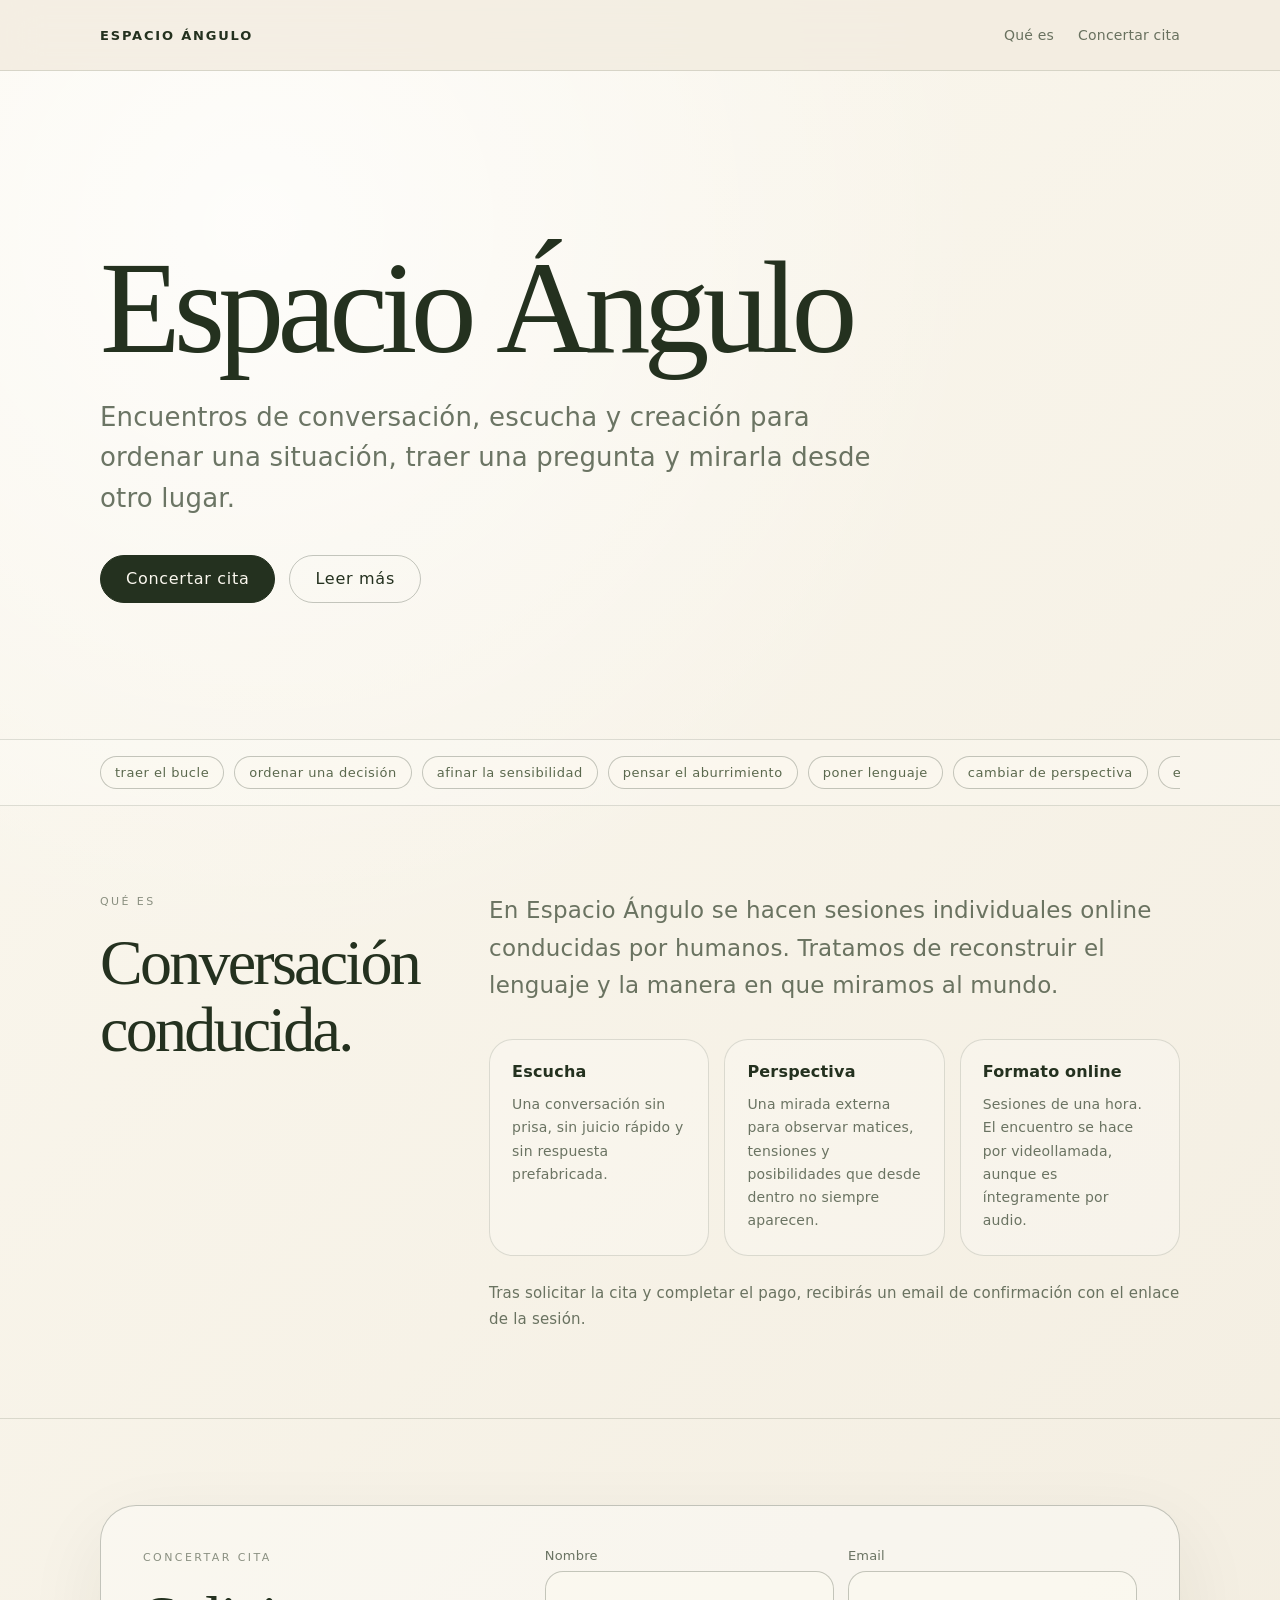
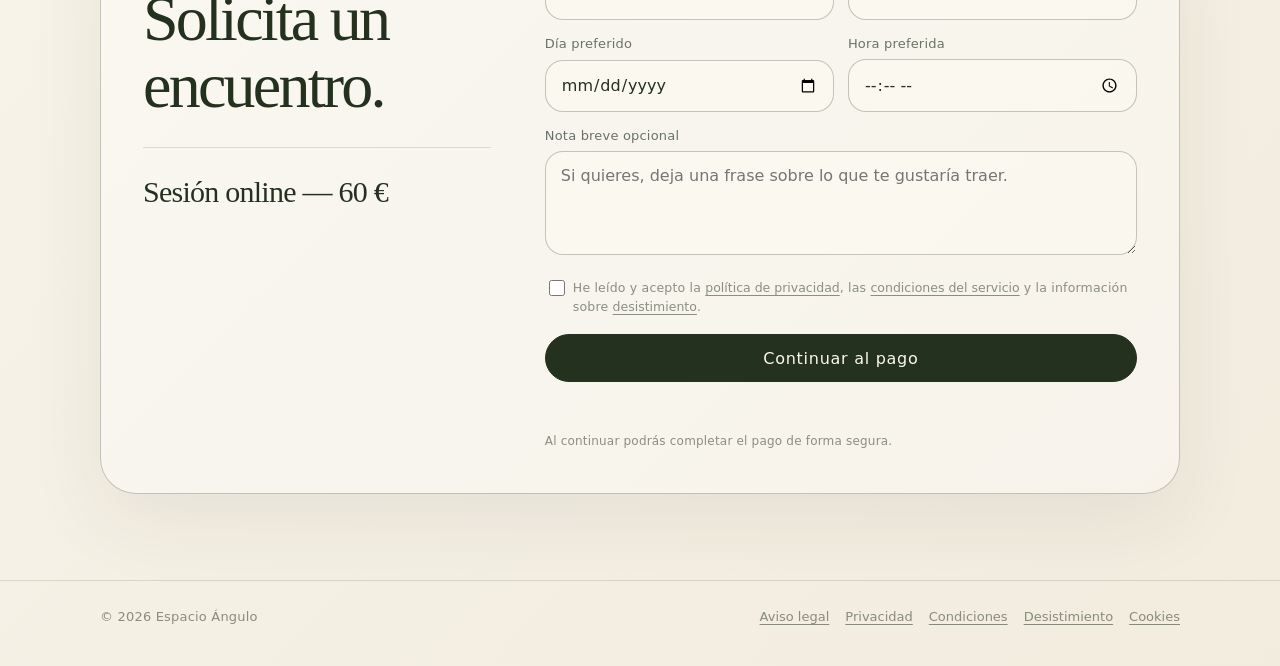
==== commit d3ecf5d7: "Add files via upload" ====
--- a/index.html
+++ b/index.html
@@ -4,100 +4,72 @@
   <meta charset="utf-8">
   <meta name="viewport" content="width=device-width, initial-scale=1">
   <title>Espacio Ángulo — conversación, escucha y creación</title>
-  <meta name="description" content="Encuentros online de conversación, escucha y creación para ordenar una situación, traer una pregunta y mirarla desde otro lugar.">
+  <meta name="description" content="Encuentros de conversación, escucha y creación para ordenar una situación, traer una pregunta y mirarla desde otro lugar.">
   <meta name="theme-color" content="#f2ecdf">
   <link rel="stylesheet" href="assets/css/style.css">
 </head>
 <body>
   <header class="nav">
     <div class="site-wrap nav-inner">
-      <a class="brand" href="index.html" aria-label="Espacio Ángulo">
-        <span>Espacio Ángulo</span>
-        <span>conversación · escucha · creación</span>
-      </a>
+      <a class="brand" href="index.html" aria-label="Espacio Ángulo">Espacio Ángulo</a>
       <nav class="nav-links" aria-label="Navegación principal">
         <a href="#que-es">Qué es</a>
-        <a href="#formato">Formato</a>
-        <a class="btn" href="#concertar">Concertar cita</a>
+        <a href="#concertar">Concertar cita</a>
       </nav>
     </div>
   </header>
 
   <main>
     <section class="hero">
-      <div class="site-wrap hero-grid">
-        <div>
-          <p class="eyebrow">online · audio · sesión individual</p>
-          <h1><span>Espacio</span><span>Ángulo</span></h1>
-          <p class="hero-text">Encuentros de conversación, escucha y creación para ordenar una situación, traer una pregunta y mirarla desde otro lugar.</p>
-          <div class="hero-actions">
-            <a class="btn" href="#concertar">Concertar cita</a>
-            <a class="btn secondary" href="#que-es">Leer más</a>
-          </div>
-        </div>
-        <aside class="side-card" aria-label="Idea principal">
-          <p class="quote">Una conversación seria, sin ruido, para pensar con más precisión.</p>
-          <ul class="side-list">
-            <li>Trae una decisión, un bucle, una etapa o una inquietud.</li>
-            <li>El encuentro se realiza online, íntegramente por audio.</li>
-            <li>No hace falta mostrarse. Basta con estar presente y hablar.</li>
-          </ul>
-        </aside>
+      <div class="site-wrap hero-inner">
+        <h1>Espacio Ángulo</h1>
+        <p class="hero-text">Encuentros de conversación, escucha y creación para ordenar una situación, traer una pregunta y mirarla desde otro lugar.</p>
+        <div class="hero-actions">
+          <a class="btn" href="#concertar">Concertar cita</a>
+          <a class="btn secondary" href="#que-es">Leer más</a>
+        </div>
       </div>
     </section>
 
     <section class="tag-band" aria-label="Temas posibles">
-      <div class="site-wrap tag-scroll" aria-hidden="false">
+      <div class="site-wrap tag-scroll" id="tag-scroll" aria-hidden="false">
         <div id="tag-track" class="tag-track"></div>
       </div>
     </section>
 
-    <section id="que-es" class="section">
+    <section id="que-es" class="section first-section">
       <div class="site-wrap two-col">
         <div>
           <p class="kicker">Qué es</p>
-          <h2>Un espacio para mirar desde otro ángulo.</h2>
+          <h2>Conversación conducida.</h2>
         </div>
         <div>
-          <p class="lead">Espacio Ángulo es una sesión individual online de conversación conducida por una persona. No se trata de recibir fórmulas o frases: se trata de poner lenguaje, escuchar con atención y ver una perspectiva distinta sobre lo que traes.</p>
+          <p class="lead">En Espacio Ángulo se hacen sesiones individuales online conducidas por humanos. Tratamos de reconstruir el lenguaje y la manera en que miramos al mundo.</p>
           <div class="micro-grid">
             <article class="micro-card">
               <h3>Escucha</h3>
-              <p>Una hora para decirlo sin convertirlo inmediatamente en consejo rápido o etiqueta.</p>
+              <p>Una conversación sin prisa, sin juicio rápido y sin respuesta prefabricada.</p>
             </article>
             <article class="micro-card">
               <h3>Perspectiva</h3>
-              <p>Se trabaja con preguntas, contraste, síntesis y devolución externa.</p>
+              <p>Una mirada externa para observar matices, tensiones y posibilidades que desde dentro no siempre aparecen.</p>
             </article>
             <article class="micro-card">
-              <h3>Creación</h3>
-              <p>El pensamiento también puede ordenar procesos creativos, bloqueos, gusto y sensibilidad.</p>
+              <h3>Formato online</h3>
+              <p>Sesiones de una hora. El encuentro se hace por videollamada, aunque es íntegramente por audio.</p>
             </article>
           </div>
-        </div>
-      </div>
-    </section>
-
-    <section id="formato" class="section compact">
-      <div class="site-wrap two-col">
-        <div>
-          <p class="kicker">Formato</p>
-          <h2>Audio online · sesión de <span data-duration>una hora</span> · <span data-price>60 €</span>.</h2>
-        </div>
-        <div>
-          <p class="lead">El encuentro es íntegramente por audio mediante llamada online. Tras solicitar la cita y completar el pago, recibirás un email de confirmación con el enlace de la sesión.</p>
-        </div>
-      </div>
-    </section>
-
-    <section id="concertar" class="section">
+          <p class="format-note">Tras solicitar la cita y completar el pago, recibirás un email de confirmación con el enlace de la sesión.</p>
+        </div>
+      </div>
+    </section>
+
+    <section id="concertar" class="section booking-section">
       <div class="site-wrap booking-panel">
-        <div class="price-box">
+        <div class="booking-copy">
           <p class="kicker">Concertar cita</p>
           <h2>Solicita un encuentro.</h2>
-          <div class="price" data-price>60 €</div>
-          <p class="meta-line"><strong data-duration>una hora</strong> · online · audio</p>
-          <p class="meta-line">La solicitud queda registrada antes del pago. Después se abrirá la página segura de Stripe.</p>
+          <p class="session-line">Sesión online — <span data-price>60 €</span></p>
         </div>
 
         <form id="booking-form" class="form" method="post">
@@ -123,20 +95,9 @@
             </div>
           </div>
 
-          <div class="field-row">
-            <div class="field">
-              <label for="alt-date">Otra opción de día</label>
-              <input id="alt-date" name="dia_alternativo" type="date">
-            </div>
-            <div class="field">
-              <label for="alt-time">Otra opción de hora</label>
-              <input id="alt-time" name="hora_alternativa" type="time">
-            </div>
-          </div>
-
           <div class="field">
             <label for="note">Nota breve opcional</label>
-            <textarea id="note" name="nota" placeholder="Describe de forma general qué te gustaría traer al encuentro."></textarea>
+            <textarea id="note" name="nota" placeholder="Si quieres, deja una frase sobre lo que te gustaría traer."></textarea>
           </div>
 
           <div class="checks">
@@ -144,15 +105,11 @@
               <input name="privacidad_condiciones" type="checkbox" required>
               <span>He leído y acepto la <button type="button" class="legal-link" data-modal-target="legal-privacidad">política de privacidad</button>, las <button type="button" class="legal-link" data-modal-target="legal-condiciones">condiciones del servicio</button> y la información sobre <button type="button" class="legal-link" data-modal-target="legal-desistimiento">desistimiento</button>.</span>
             </label>
-            <label class="check">
-              <input name="inicio_servicio" type="checkbox" required>
-              <span>Acepto que el servicio pueda prestarse en la fecha acordada y entiendo que, una vez realizada íntegramente la sesión, perderé el derecho de desistimiento respecto a dicha sesión.</span>
-            </label>
           </div>
 
           <button class="btn full" type="submit">Continuar al pago</button>
           <p id="form-status" class="form-status" role="status" aria-live="polite"></p>
-          <p class="form-note">La solicitud está sujeta a confirmación de disponibilidad. Si el horario solicitado no pudiera confirmarse, se propondrá una alternativa o se realizará la devolución íntegra.</p>
+          <p class="form-note">Al continuar podrás completar el pago de forma segura.</p>
         </form>
       </div>
     </section>
@@ -178,6 +135,9 @@
         <button type="button" class="modal-close" aria-label="Cerrar" data-modal-close>×</button>
       </div>
       <div id="legal-modal-body" class="modal-body"></div>
+      <div class="modal-foot">
+        <button type="button" class="modal-close-text" data-modal-close>Cerrar</button>
+      </div>
     </div>
   </div>
 
@@ -188,7 +148,7 @@
       <h3>Objeto</h3>
       <p>Esta web informa y permite solicitar encuentros online de conversación, escucha y creación.</p>
       <h3>Naturaleza del servicio</h3>
-      <p>Espacio Ángulo ofrece un servicio conversacional y no sanitario. No se realizan terapia, psicoterapia, diagnóstico, tratamiento psicológico ni intervención médica o sanitaria. El servicio no sustituye atención médica, psicológica o psiquiátrica.</p>
+      <p>Espacio Ángulo ofrece un servicio conversacional no sanitario. No se realizan terapia, psicoterapia, diagnóstico, tratamiento psicológico ni intervención médica o sanitaria. El servicio no sustituye atención médica, psicológica o psiquiátrica.</p>
       <h3>Uso de la web</h3>
       <p>La persona usuaria se compromete a utilizar la web de forma lícita, correcta y respetuosa, sin introducir datos falsos ni realizar usos que puedan afectar al funcionamiento del sitio.</p>
     </section>
@@ -196,41 +156,44 @@
     <section id="legal-privacidad" data-title="Política de privacidad">
       <p><strong>Responsable:</strong> Espacio Ángulo. Los datos fiscales completos se facilitarán en la documentación de contratación y facturación correspondiente.</p>
       <h3>Datos tratados</h3>
-      <p>Se recogen los datos que la persona introduce en el formulario: nombre, email, fecha y hora solicitadas, horario alternativo y nota opcional.</p>
+      <p>Se recogen los datos introducidos en el formulario: nombre, email, fecha y hora preferidas, nota opcional, código de solicitud y aceptación de condiciones.</p>
       <h3>Finalidad</h3>
-      <p>Gestionar solicitudes de encuentro, confirmar disponibilidad, comunicar información relacionada con la sesión y mantener el registro básico de la contratación.</p>
+      <p>Gestionar solicitudes, coordinar encuentros online, confirmar disponibilidad, tramitar pagos y responder comunicaciones relacionadas con el servicio.</p>
       <h3>Base jurídica</h3>
-      <p>La base del tratamiento es la solicitud de prestación de servicio y la aceptación de las condiciones aplicables.</p>
+      <p>La base jurídica es la solicitud de medidas precontractuales, la ejecución del servicio solicitado y el consentimiento prestado al enviar el formulario.</p>
       <h3>Conservación</h3>
-      <p>Los datos se conservarán durante el tiempo necesario para gestionar la solicitud, la sesión y las posibles obligaciones administrativas o legales derivadas.</p>
+      <p>Los datos se conservarán durante el tiempo necesario para gestionar la solicitud y cumplir obligaciones administrativas, fiscales o legales aplicables.</p>
       <h3>Destinatarios</h3>
-      <p>Podrán intervenir proveedores técnicos necesarios para el funcionamiento de la web, formularios, comunicación y pagos, como servicios de formulario y pasarela de pago.</p>
+      <p>Podrán intervenir proveedores técnicos necesarios para el funcionamiento de la web, el formulario y el pago, como Formspree, Stripe, GitHub Pages o servicios equivalentes.</p>
       <h3>Derechos</h3>
-      <p>Puedes solicitar acceso, rectificación, supresión, oposición, limitación o portabilidad de tus datos mediante el canal de contacto habilitado.</p>
+      <p>Puedes solicitar acceso, rectificación, supresión, oposición, limitación o portabilidad de tus datos mediante el canal de contacto de la web. También puedes reclamar ante la Agencia Española de Protección de Datos.</p>
     </section>
 
     <section id="legal-condiciones" data-title="Condiciones del servicio">
-      <h3>Descripción</h3>
-      <p>El servicio consiste en un encuentro individual online, íntegramente por audio, centrado en conversación, escucha y creación.</p>
-      <h3>Duración y precio</h3>
-      <p>La duración ordinaria es de una hora. El precio inicial es de 60 €, salvo que se indique otra cantidad antes de contratar.</p>
-      <h3>Confirmación de cita</h3>
-      <p>La solicitud queda sujeta a disponibilidad. Tras recibir la solicitud y el pago, se enviará un email de confirmación. Si el horario solicitado no pudiera confirmarse, se propondrá una alternativa o se realizará la devolución íntegra.</p>
+      <h3>Objeto</h3>
+      <p>Espacio Ángulo ofrece encuentros individuales online de conversación, escucha y creación.</p>
+      <h3>Formato</h3>
+      <p>La sesión se realiza online, por audio, mediante enlace de videollamada. No es necesario activar cámara. La duración prevista es de una hora.</p>
+      <h3>Precio y pago</h3>
+      <p>El precio de la sesión es de 60 €. El pago se realiza mediante la plataforma indicada durante el proceso de solicitud.</p>
+      <h3>Confirmación</h3>
+      <p>Tras completar el formulario y el pago, recibirás una confirmación por email con el enlace de la sesión. Si el horario solicitado no pudiera confirmarse, se propondrá una alternativa o se realizará la devolución íntegra.</p>
       <h3>Cancelaciones</h3>
-      <p>La cita podrá reprogramarse si se solicita con al menos 24 horas de antelación. La no asistencia sin aviso podrá considerarse sesión realizada.</p>
+      <p>Podrás solicitar cambio o cancelación hasta 24 horas antes del encuentro. Si la sesión ya ha sido prestada íntegramente en la fecha acordada, no procederá devolución.</p>
       <h3>Límites</h3>
-      <p>El servicio no es sanitario, no es de urgencia y no está indicado para situaciones de crisis, riesgo personal o malestar que requiera atención profesional sanitaria.</p>
+      <p>Este servicio no es sanitario, psicológico ni médico. No está indicado para urgencias, crisis, riesgo personal, violencia, adicciones, ideación suicida o malestar clínico intenso. En esos casos debe acudirse a profesionales o servicios competentes.</p>
     </section>
 
     <section id="legal-desistimiento" data-title="Desistimiento">
-      <p>En la contratación online de servicios puede existir derecho de desistimiento durante 14 días naturales, de acuerdo con la normativa de consumidores y usuarios.</p>
-      <p>Si solicitas que el servicio se preste en una fecha acordada antes de que termine ese plazo, aceptas expresamente el inicio de la prestación. Una vez realizada íntegramente la sesión, el derecho de desistimiento respecto a esa sesión queda perdido.</p>
-      <p>Si la cita no pudiera confirmarse en el horario solicitado, se propondrá una alternativa o se realizará la devolución íntegra.</p>
-    </section>
-
-    <section id="legal-cookies" data-title="Política de cookies">
-      <p>Esta web está diseñada para funcionar sin cookies propias no técnicas. Puede utilizar servicios externos necesarios para formularios o pagos, que pueden aplicar sus propias políticas técnicas y de privacidad.</p>
-      <p>Si en el futuro se añaden herramientas de analítica, publicidad o seguimiento, se actualizará esta información y se solicitará el consentimiento correspondiente cuando sea necesario.</p>
+      <p>En la contratación online de servicios existe un derecho general de desistimiento de 14 días naturales, salvo excepciones legalmente previstas.</p>
+      <p>Si solicitas que el encuentro se preste antes de que finalice ese plazo y la sesión se realiza íntegramente, aceptas que, una vez prestado el servicio completo, no procederá devolución por desistimiento respecto a esa sesión.</p>
+      <p>Si Espacio Ángulo no pudiera confirmar o realizar el encuentro, se propondrá una nueva fecha o se realizará la devolución íntegra.</p>
+      <p>Podrás solicitar cambio o cancelación hasta 24 horas antes del encuentro mediante el canal de contacto indicado.</p>
+    </section>
+
+    <section id="legal-cookies" data-title="Cookies">
+      <p>Esta web no utiliza cookies propias con finalidad publicitaria o analítica en esta versión.</p>
+      <p>Servicios externos como Stripe, Formspree o GitHub Pages pueden aplicar sus propias tecnologías necesarias para prestar sus servicios, especialmente durante el proceso de formulario o pago.</p>
     </section>
   </div>
 
--- a/assets/css/style.css
+++ b/assets/css/style.css
@@ -5,12 +5,12 @@
   --olive: #24311f;
   --olive-text: #33412d;
   --olive-soft: #5a684d;
-  --line: rgba(36, 49, 31, 0.15);
-  --line-strong: rgba(36, 49, 31, 0.28);
+  --line: rgba(36, 49, 31, 0.14);
+  --line-strong: rgba(36, 49, 31, 0.26);
   --muted: rgba(51, 65, 45, 0.72);
-  --muted-light: rgba(51, 65, 45, 0.58);
-  --shadow: 0 28px 80px rgba(36, 49, 31, 0.08);
-  --max: 1120px;
+  --muted-light: rgba(51, 65, 45, 0.56);
+  --shadow: 0 28px 80px rgba(36, 49, 31, 0.07);
+  --max: 1080px;
 }
 
 * { box-sizing: border-box; }
@@ -20,91 +20,82 @@
   font-family: Inter, ui-sans-serif, system-ui, -apple-system, BlinkMacSystemFont, "Segoe UI", sans-serif;
   color: var(--olive-text);
   background:
-    radial-gradient(circle at 20% 12%, rgba(255, 255, 255, 0.72), transparent 30%),
+    radial-gradient(circle at 20% 10%, rgba(255, 255, 255, 0.74), transparent 32%),
     linear-gradient(135deg, var(--cream-soft), var(--cream));
   min-height: 100vh;
-  letter-spacing: 0.006em;
+  letter-spacing: 0.012em;
 }
 body.modal-open { overflow: hidden; }
 a { color: inherit; text-decoration: none; }
-p { line-height: 1.72; }
+p { line-height: 1.74; }
 button, input, textarea, select { font: inherit; }
-.site-wrap { width: min(calc(100% - 36px), var(--max)); margin: 0 auto; }
+.site-wrap { width: min(calc(100% - 38px), var(--max)); margin: 0 auto; }
 
 .nav {
   position: sticky;
   top: 0;
   z-index: 20;
   backdrop-filter: blur(18px);
-  background: rgba(242, 236, 223, 0.78);
+  background: rgba(242, 236, 223, 0.80);
   border-bottom: 1px solid var(--line);
 }
-.nav-inner { min-height: 72px; display: flex; align-items: center; justify-content: space-between; gap: 24px; }
-.brand { display: inline-flex; flex-direction: column; line-height: 1.12; letter-spacing: 0.105em; text-transform: uppercase; font-weight: 650; font-size: 13px; color: var(--olive); }
-.brand span:last-child { font-size: 10px; opacity: 0.62; letter-spacing: 0.18em; margin-top: 6px; }
+.nav-inner { min-height: 70px; display: flex; align-items: center; justify-content: space-between; gap: 24px; }
+.brand { display: inline-flex; align-items: center; white-space: nowrap; letter-spacing: 0.14em; text-transform: uppercase; font-weight: 650; font-size: 13px; color: var(--olive); }
 .nav-links { display: flex; align-items: center; gap: 24px; color: var(--muted); font-size: 14px; }
 .nav-links a:hover { color: var(--olive); }
-.btn { display: inline-flex; align-items: center; justify-content: center; min-height: 48px; padding: 0 24px; border: 1px solid var(--olive); border-radius: 999px; background: var(--olive); color: var(--cream-soft); letter-spacing: 0.04em; cursor: pointer; transition: transform .18s ease, background .18s ease, color .18s ease, border-color .18s ease; }
+
+.btn { display: inline-flex; align-items: center; justify-content: center; min-height: 48px; padding: 0 25px; border: 1px solid var(--olive); border-radius: 999px; background: var(--olive); color: var(--cream-soft); letter-spacing: 0.045em; cursor: pointer; transition: transform .18s ease, background .18s ease, color .18s ease, border-color .18s ease; }
 .btn:hover { transform: translateY(-1px); background: transparent; color: var(--olive); }
 .btn.secondary { background: transparent; color: var(--olive); border-color: var(--line-strong); }
 .btn.secondary:hover { border-color: var(--olive); }
 .btn.full { width: 100%; }
 .btn:disabled { opacity: 0.62; cursor: wait; transform: none; }
 
-.hero { min-height: calc(100vh - 72px); display: grid; align-items: center; padding: 72px 0 48px; }
-.hero-grid { display: grid; grid-template-columns: 1.08fr .92fr; gap: clamp(38px, 6vw, 86px); align-items: center; }
-.eyebrow, .kicker { text-transform: uppercase; letter-spacing: .2em; font-size: 11px; color: var(--muted-light); margin: 0 0 18px; }
-h1 { margin: 0; font-family: Georgia, "Times New Roman", serif; font-weight: 400; font-size: clamp(56px, 10vw, 124px); line-height: .9; letter-spacing: -0.065em; color: var(--olive); }
-.hero h1 span { display: block; }
-.hero-text { max-width: 690px; margin: 32px 0 0; font-size: clamp(18px, 2vw, 24px); line-height: 1.55; color: var(--muted); }
-.hero-actions { display: flex; flex-wrap: wrap; gap: 14px; margin-top: 38px; }
-.side-card { background: rgba(255,255,255,.34); border: 1px solid var(--line); border-radius: 34px; padding: clamp(28px, 4vw, 42px); box-shadow: var(--shadow); }
-.side-card .quote { font-family: Georgia, "Times New Roman", serif; font-size: clamp(26px, 3vw, 40px); line-height: 1.11; letter-spacing: -0.04em; color: var(--olive); margin: 0 0 36px; }
-.side-list { display: grid; gap: 16px; margin: 0; padding: 0; list-style: none; }
-.side-list li { display: flex; gap: 14px; color: var(--muted); border-top: 1px solid var(--line); padding-top: 16px; line-height: 1.62; }
-.side-list li::before { content: "—"; color: var(--olive); }
+.hero { min-height: calc(82vh - 70px); display: grid; align-items: center; padding: clamp(62px, 9vw, 112px) 0 clamp(42px, 7vw, 72px); }
+.hero-inner { text-align: left; }
+h1 { margin: 0; font-family: Georgia, "Times New Roman", serif; font-weight: 400; font-size: clamp(52px, 12vw, 132px); line-height: .92; letter-spacing: -0.052em; color: var(--olive); white-space: nowrap; }
+.hero-text { max-width: 780px; margin: 28px 0 0; font-size: clamp(18px, 2.15vw, 26px); line-height: 1.56; color: var(--muted); }
+.hero-actions { display: flex; flex-wrap: wrap; gap: 14px; margin-top: 36px; }
 
 .tag-band { border-top: 1px solid var(--line); border-bottom: 1px solid var(--line); overflow: hidden; background: rgba(255,255,255,.18); }
-.tag-scroll { display: flex; gap: 10px; padding: 18px 0; overflow-x: auto; scrollbar-width: none; cursor: grab; }
+.tag-scroll { display: flex; gap: 10px; padding: 16px 0; overflow-x: auto; scrollbar-width: none; cursor: grab; user-select: none; touch-action: pan-x; }
+.tag-scroll.is-dragging { cursor: grabbing; }
 .tag-scroll::-webkit-scrollbar { display: none; }
-.tag-track { display: flex; gap: 10px; flex: 0 0 auto; animation: drift 42s linear infinite; }
-.tag-scroll:hover .tag-track { animation-play-state: paused; }
-.tag-pill { flex: 0 0 auto; border: 1px solid var(--line-strong); border-radius: 999px; padding: 8px 14px; color: var(--olive-soft); font-size: 13px; letter-spacing: .035em; background: rgba(251,248,239,.55); white-space: nowrap; }
-@keyframes drift { from { transform: translateX(0); } to { transform: translateX(-50%); } }
-@media (prefers-reduced-motion: reduce) { .tag-track { animation: none; } }
+.tag-track { display: flex; gap: 10px; flex: 0 0 auto; }
+.tag-pill { flex: 0 0 auto; border: 1px solid var(--line-strong); border-radius: 999px; padding: 8px 14px; color: var(--olive-soft); font-size: 13px; letter-spacing: .04em; background: rgba(251,248,239,.58); white-space: nowrap; }
 
-.section { padding: 72px 0; border-top: 1px solid var(--line); }
-.section.compact { padding: 48px 0; }
-.two-col { display: grid; grid-template-columns: .68fr 1.32fr; gap: clamp(28px, 5vw, 70px); }
-h2 { font-family: Georgia, "Times New Roman", serif; font-weight: 400; font-size: clamp(34px, 5vw, 64px); letter-spacing: -0.047em; line-height: 1.04; color: var(--olive); margin: 0; }
-.lead { margin: 0; font-size: clamp(18px, 2vw, 23px); line-height: 1.62; color: var(--muted); }
-.micro-grid { display: grid; grid-template-columns: repeat(3, 1fr); gap: 16px; margin-top: 34px; }
-.micro-card { border: 1px solid var(--line); border-radius: 24px; padding: 22px; background: rgba(255,255,255,.24); min-height: 132px; }
-.micro-card h3 { margin: 0 0 12px; font-size: 16px; letter-spacing: 0.01em; color: var(--olive); }
-.micro-card p { margin: 0; color: var(--muted); font-size: 14px; line-height: 1.62; }
+.section { padding: clamp(58px, 8vw, 86px) 0; border-top: 1px solid var(--line); }
+.first-section { border-top: 0; }
+.two-col { display: grid; grid-template-columns: .64fr 1.36fr; gap: clamp(28px, 5vw, 72px); }
+.kicker { text-transform: uppercase; letter-spacing: .22em; font-size: 11px; color: var(--muted-light); margin: 0 0 18px; }
+h2 { font-family: Georgia, "Times New Roman", serif; font-weight: 400; font-size: clamp(34px, 5vw, 64px); letter-spacing: -0.043em; line-height: 1.05; color: var(--olive); margin: 0; }
+.lead { margin: 0; font-size: clamp(18px, 2vw, 23px); line-height: 1.64; color: var(--muted); }
+.micro-grid { display: grid; grid-template-columns: repeat(3, 1fr); gap: 15px; margin-top: 34px; }
+.micro-card { border: 1px solid var(--line); border-radius: 24px; padding: 22px; background: rgba(255,255,255,.23); min-height: 132px; }
+.micro-card h3 { margin: 0 0 12px; font-size: 16px; letter-spacing: 0.012em; color: var(--olive); }
+.micro-card p { margin: 0; color: var(--muted); font-size: 14px; line-height: 1.66; }
+.format-note { margin: 24px 0 0; color: var(--muted); font-size: 15px; }
 
-.booking-panel { display: grid; grid-template-columns: .86fr 1.14fr; gap: clamp(24px, 5vw, 54px); align-items: start; padding: clamp(22px, 4vw, 42px); border: 1px solid var(--line-strong); border-radius: 36px; background: rgba(255,255,255,.38); box-shadow: var(--shadow); }
-.price-box { position: sticky; top: 104px; }
-.price { font-family: Georgia, "Times New Roman", serif; font-size: clamp(46px, 7vw, 82px); line-height: 1; letter-spacing: -0.07em; color: var(--olive); margin: 24px 0 12px; }
-.meta-line { color: var(--muted); border-top: 1px solid var(--line); padding-top: 16px; margin-top: 18px; line-height: 1.64; }
+.booking-panel { display: grid; grid-template-columns: .74fr 1.26fr; gap: clamp(24px, 5vw, 54px); align-items: start; padding: clamp(22px, 4vw, 42px); border: 1px solid var(--line-strong); border-radius: 36px; background: rgba(255,255,255,.36); box-shadow: var(--shadow); }
+.booking-copy { position: sticky; top: 100px; }
+.session-line { margin: 28px 0 0; padding-top: 18px; border-top: 1px solid var(--line); color: var(--olive); font-size: clamp(20px, 3vw, 30px); font-family: Georgia, "Times New Roman", serif; letter-spacing: -0.025em; }
 
 .form { display: grid; gap: 16px; }
 .field-row { display: grid; grid-template-columns: 1fr 1fr; gap: 14px; }
 .field { display: grid; gap: 8px; }
 label { font-size: 13px; color: var(--muted); }
-input, textarea, select { width: 100%; border: 1px solid var(--line-strong); background: rgba(251, 248, 239, .72); color: var(--olive); border-radius: 18px; padding: 14px 15px; outline: none; }
+input, textarea, select { width: 100%; border: 1px solid var(--line-strong); background: rgba(251, 248, 239, .74); color: var(--olive); border-radius: 18px; padding: 14px 15px; outline: none; }
 textarea { min-height: 104px; resize: vertical; }
 input:focus, textarea:focus, select:focus { border-color: var(--olive); box-shadow: 0 0 0 3px rgba(36,49,31,.08); }
-.checks { display: grid; gap: 9px; margin: 4px 0; }
-.check { display: grid; grid-template-columns: 16px 1fr; gap: 10px; align-items: start; font-size: 12.5px; color: var(--muted-light); line-height: 1.48; }
-.check input { width: 16px; height: 16px; margin-top: 1px; accent-color: var(--olive); }
-.check a, .legal-link { text-decoration: underline; text-underline-offset: 3px; background: none; border: 0; color: inherit; padding: 0; cursor: pointer; font: inherit; }
-.form-note, .fine-print { font-size: 12px; color: var(--muted-light); line-height: 1.55; }
-.form-status { min-height: 20px; font-size: 13px; }
+.checks { display: grid; gap: 11px; margin: 7px 0 2px; }
+.check { display: grid; grid-template-columns: 16px 1fr; gap: 12px; align-items: start; font-size: 12.5px; color: var(--muted-light); line-height: 1.55; }
+.check input { width: 16px; height: 16px; margin-top: 2px; accent-color: var(--olive); }
+.legal-link { text-decoration: underline; text-underline-offset: 3px; background: none; border: 0; color: inherit; padding: 0; cursor: pointer; font: inherit; }
+.form-note { font-size: 12px; color: var(--muted-light); line-height: 1.55; margin: -2px 0 0; }
+.form-status { min-height: 20px; font-size: 13px; margin: 0; }
 .form-status.success { color: #2f5d2c; }
 .form-status.error { color: #8c2f2f; }
 .form-status.muted { color: var(--muted); }
-code { font-size: .92em; }
 
 .footer { border-top: 1px solid var(--line); padding: 28px 0 42px; color: var(--muted-light); font-size: 13px; }
 .footer-inner { display: flex; justify-content: space-between; gap: 20px; flex-wrap: wrap; }
@@ -113,14 +104,17 @@
 
 .modal { position: fixed; inset: 0; z-index: 80; display: none; align-items: center; justify-content: center; padding: 18px; background: rgba(26, 34, 22, .32); backdrop-filter: blur(7px); }
 .modal.is-open { display: flex; }
-.modal-panel { width: min(760px, 100%); max-height: min(78vh, 760px); border: 1px solid var(--line-strong); border-radius: 28px; background: var(--cream-soft); box-shadow: 0 30px 90px rgba(25, 31, 19, .22); display: grid; grid-template-rows: auto 1fr; overflow: hidden; }
+.modal-panel { width: min(760px, 100%); max-height: min(82vh, 760px); border: 1px solid var(--line-strong); border-radius: 28px; background: var(--cream-soft); box-shadow: 0 30px 90px rgba(25, 31, 19, .22); display: grid; grid-template-rows: auto 1fr auto; overflow: hidden; }
 .modal-head { display: flex; align-items: center; justify-content: space-between; gap: 18px; padding: 18px 20px; border-bottom: 1px solid var(--line); }
 .modal-head h2 { font-size: clamp(24px, 4vw, 38px); }
-.modal-close { width: 38px; height: 38px; border-radius: 999px; border: 1px solid var(--line-strong); background: transparent; color: var(--olive); cursor: pointer; font-size: 22px; line-height: 1; }
+.modal-close { width: 38px; height: 38px; border-radius: 999px; border: 1px solid var(--line-strong); background: transparent; color: var(--olive); cursor: pointer; font-size: 22px; line-height: 1; transition: background .18s ease, color .18s ease, border-color .18s ease; }
+.modal-close:hover, .modal-close-text:hover { background: var(--olive); color: var(--cream-soft); border-color: var(--olive); }
 .modal-body { overflow: auto; padding: 20px; color: var(--muted); }
 .modal-body h3 { color: var(--olive); margin: 22px 0 8px; font-size: 16px; letter-spacing: .02em; }
 .modal-body p, .modal-body li { line-height: 1.62; font-size: 14px; }
 .modal-body ul { padding-left: 20px; }
+.modal-foot { display: flex; justify-content: center; padding: 15px 20px 18px; border-top: 1px solid var(--line); }
+.modal-close-text { min-width: 132px; min-height: 42px; border-radius: 999px; border: 1px solid var(--line-strong); background: transparent; color: var(--olive); cursor: pointer; transition: background .18s ease, color .18s ease, border-color .18s ease; }
 .legal-templates { display: none; }
 
 .legal-main { padding: 64px 0 90px; max-width: 860px; }
@@ -131,26 +125,28 @@
 .notice { border: 1px solid var(--line); border-radius: 22px; padding: 18px; background: rgba(255,255,255,.28); margin: 24px 0; }
 
 @media (max-width: 860px) {
-  .nav-links a:not(.btn) { display: none; }
-  .hero { min-height: auto; padding-top: 54px; }
-  .hero-grid, .two-col, .booking-panel { grid-template-columns: 1fr; }
-  .side-card { border-radius: 28px; }
+  .nav-links a:not(:last-child) { display: none; }
+  .hero { min-height: auto; padding-top: 58px; }
+  .two-col, .booking-panel { grid-template-columns: 1fr; }
   .micro-grid { grid-template-columns: 1fr; }
-  .price-box { position: static; }
+  .booking-copy { position: static; }
 }
 @media (max-width: 560px) {
   .site-wrap { width: min(calc(100% - 24px), var(--max)); }
   .nav-inner { min-height: 64px; }
-  .brand { font-size: 12px; }
-  .brand span:last-child { display: none; }
-  .hero { padding: 48px 0 36px; }
-  .hero-actions { flex-direction: column; }
-  .btn { width: 100%; }
+  .brand { font-size: 12px; letter-spacing: 0.1em; }
+  .nav-links { gap: 0; }
+  .nav-links a { font-size: 13px; }
+  .hero { padding: 48px 0 34px; }
+  h1 { font-size: clamp(42px, 13.2vw, 60px); letter-spacing: -0.052em; }
+  .hero-text { margin-top: 22px; font-size: 18px; }
+  .hero-actions { flex-direction: column; margin-top: 30px; }
+  .btn { width: 100%; min-height: 46px; }
   .field-row { grid-template-columns: 1fr; }
   .section { padding: 52px 0; }
   .booking-panel { border-radius: 26px; padding: 20px; }
-  .check { grid-template-columns: 15px 1fr; font-size: 12px; gap: 8px; }
-  .check input { width: 15px; height: 15px; }
+  .check { grid-template-columns: 16px 1fr; font-size: 12px; gap: 13px; line-height: 1.6; }
+  .check input { width: 16px; height: 16px; margin-top: 3px; }
   .modal { padding: 10px; }
-  .modal-panel { max-height: 84vh; border-radius: 22px; }
+  .modal-panel { max-height: 86vh; border-radius: 22px; }
 }
